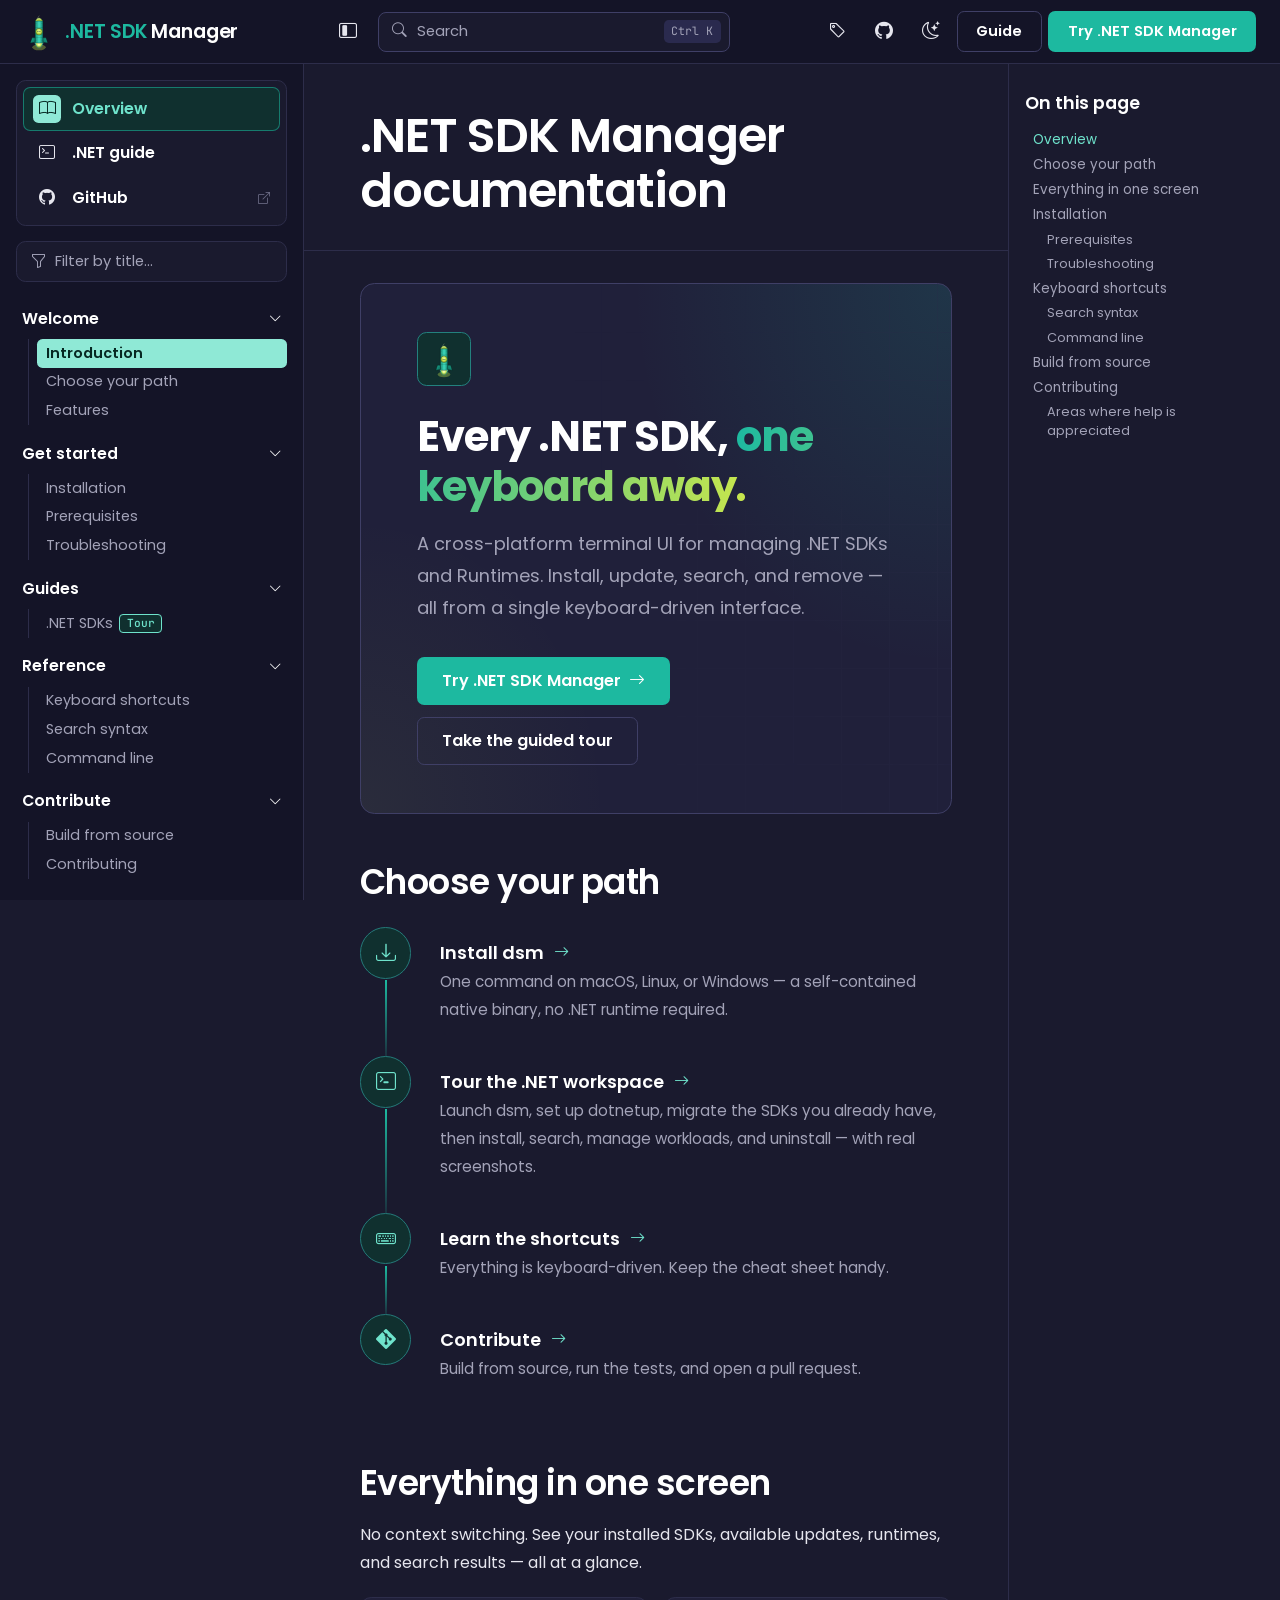
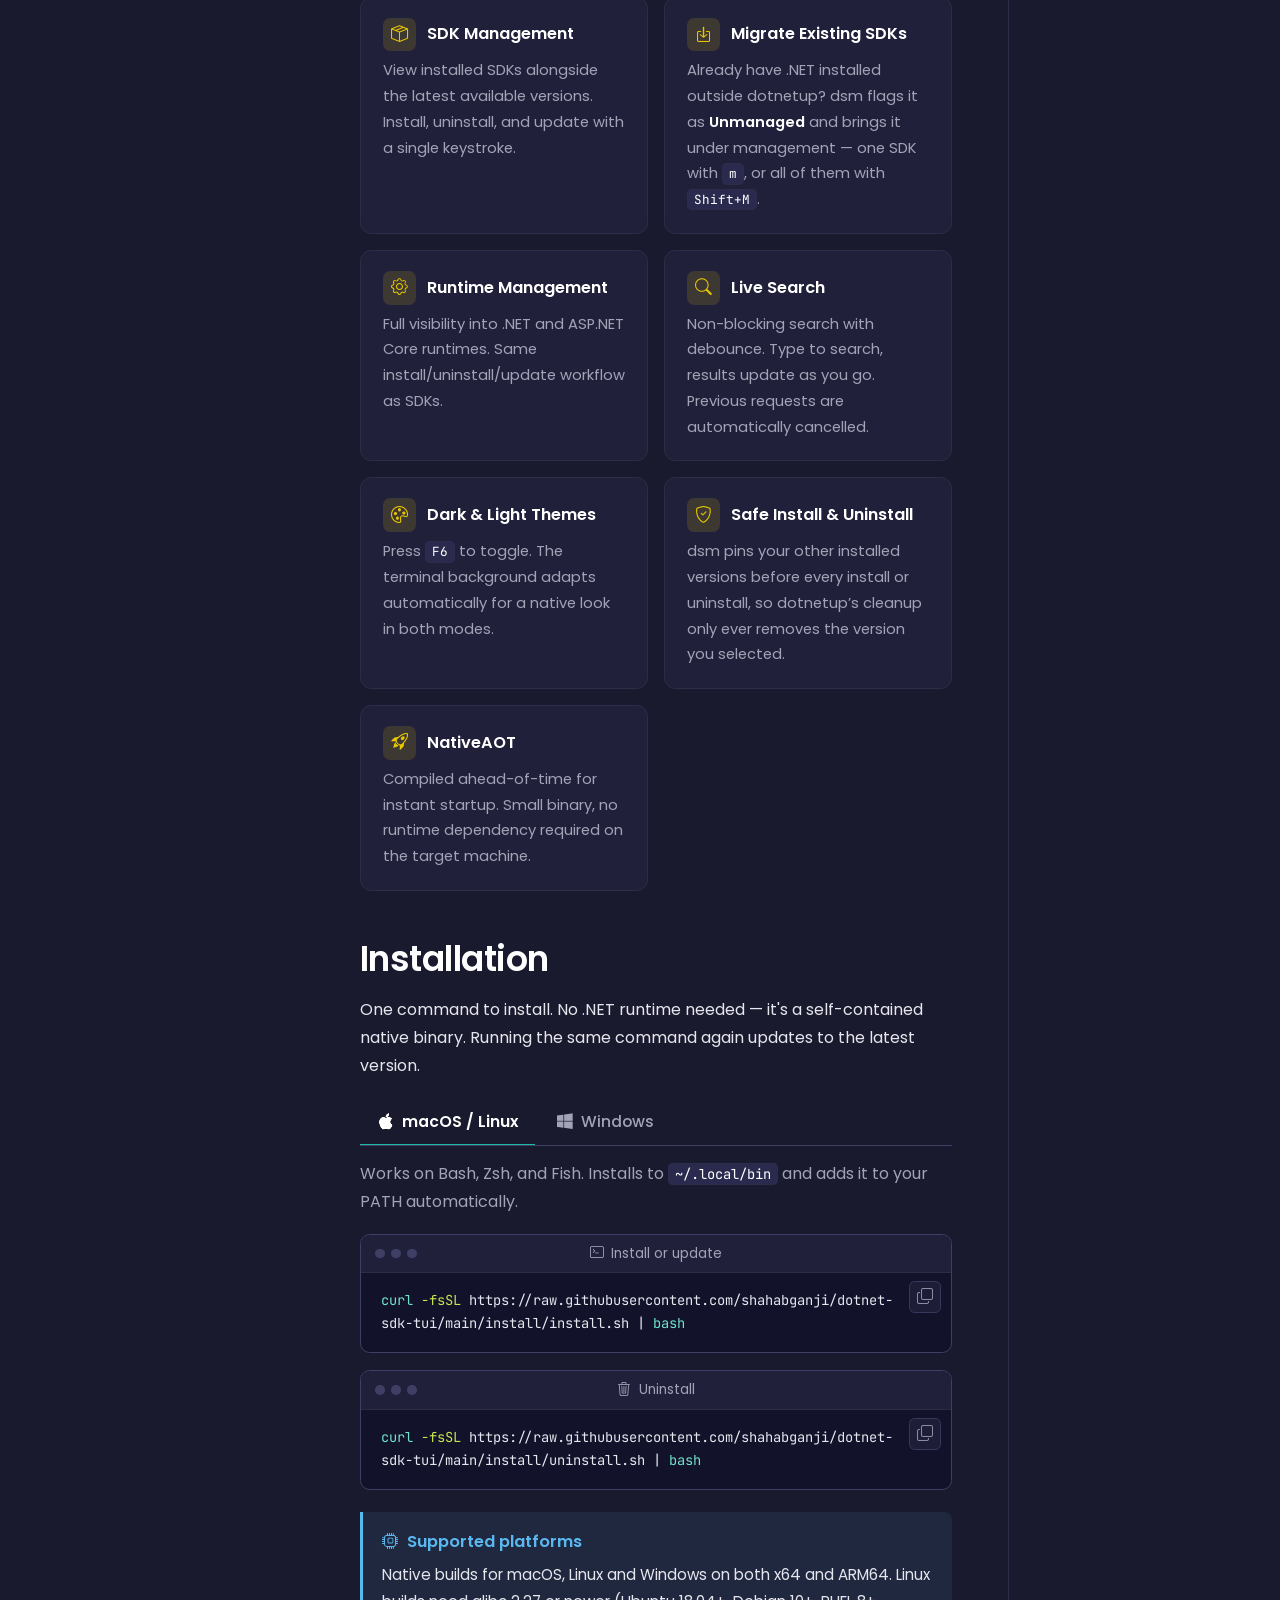
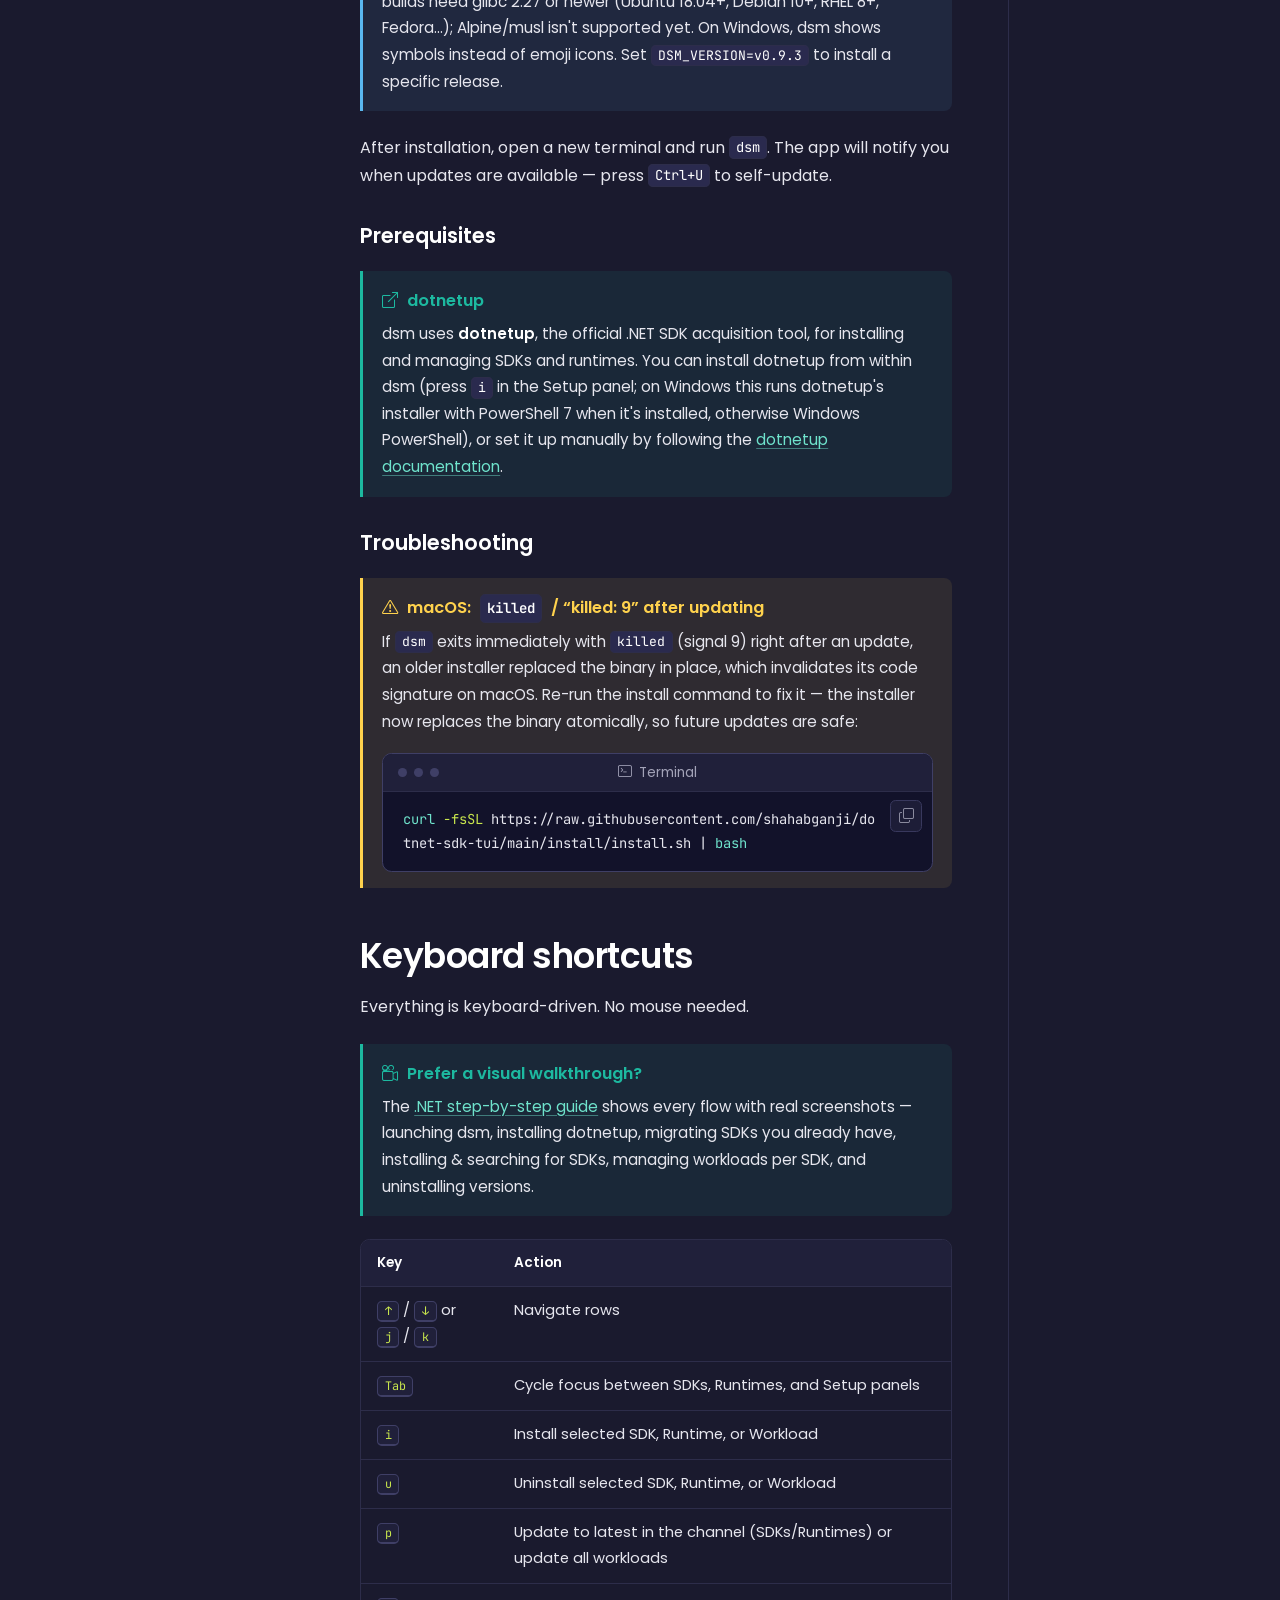
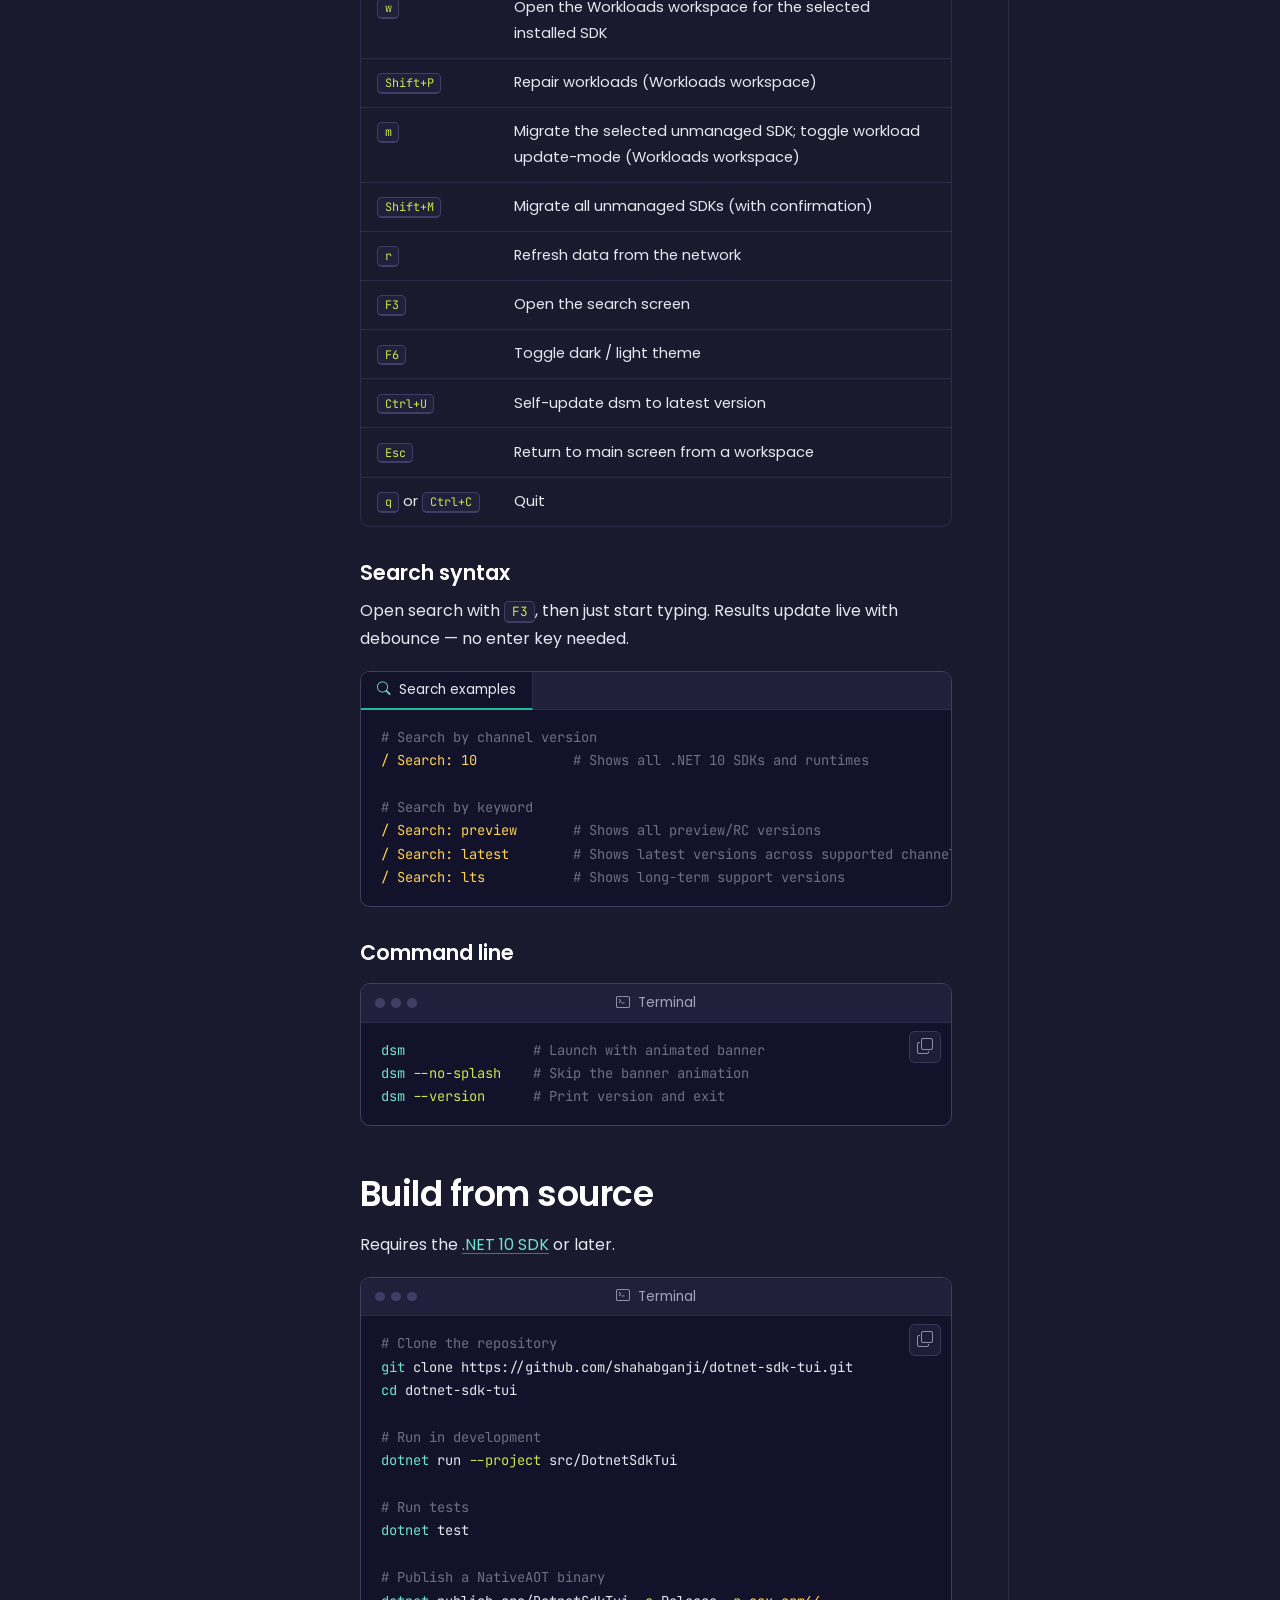
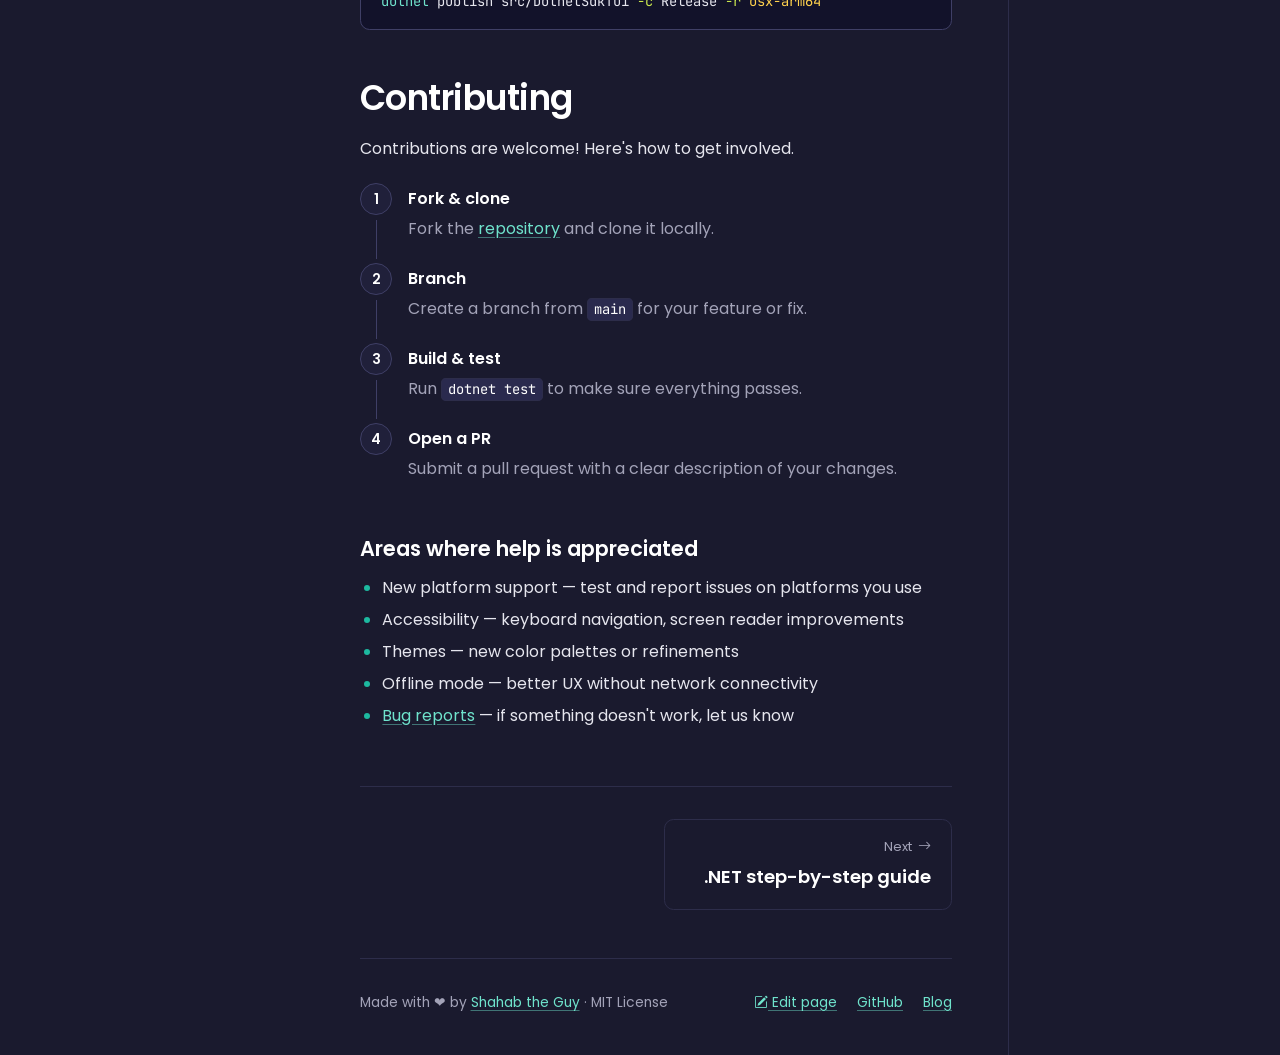
==== docs/docs.html @ 773f537d "Docs: aspire.dev-style landing page and Starlight-style docs - New marketing landing page (index.htm" ====
<!DOCTYPE html>
<html lang="en">
<head>
  <meta charset="UTF-8">
  <meta name="viewport" content="width=device-width, initial-scale=1.0">
  <title>Documentation — .NET SDK Manager</title>
  <meta name="description" content="A cross-platform terminal UI for managing .NET SDKs and Runtimes. Install, update, and remove .NET versions from a single keyboard-driven interface.">
  <script>try{var t=localStorage.getItem('theme');if(t)document.documentElement.setAttribute('data-theme',t);if(localStorage.getItem('sidebar-collapsed')==='1')document.documentElement.setAttribute('data-sidebar-collapsed','')}catch(e){}</script>
  <link rel="icon" type="image/svg+xml" href="images/mascot.svg">
  <link rel="preconnect" href="https://fonts.googleapis.com">
  <link rel="preconnect" href="https://fonts.gstatic.com" crossorigin>
  <link rel="stylesheet" href="https://fonts.googleapis.com/css2?family=JetBrains+Mono:wght@400;500;600&family=Poppins:wght@400;500;600;700&display=swap">
  <link rel="stylesheet" href="https://cdn.jsdelivr.net/npm/bootstrap-icons@1.11.3/font/bootstrap-icons.min.css">
  <link rel="stylesheet" href="assets/site.css">
</head>
<body data-page="docs">

<header class="sl-header">
  <div style="display:flex;align-items:center">
    <button class="icon-btn menu-btn" type="button" aria-label="Open navigation" aria-expanded="false"><i class="bi bi-list"></i></button>
    <a href="index.html" class="brand"><img src="images/mascot.svg" alt=""><span class="brand-text"><b>.NET SDK</b> Manager</span></a>
  </div>
  <div class="header-search">
    <button class="icon-btn sidebar-toggle" type="button" title="Toggle sidebar" aria-label="Toggle sidebar"><i class="bi bi-layout-sidebar-inset"></i></button>
    <button class="search-btn" type="button"><i class="bi bi-search"></i><span>Search</span><kbd>⌘ K</kbd></button>
  </div>
  <div class="header-actions">
    <a class="icon-btn" href="https://github.com/shahabganji/dotnet-sdk-tui/releases" target="_blank" rel="noopener" title="Releases" aria-label="Releases"><i class="bi bi-tag"></i></a>
    <a class="icon-btn" href="https://github.com/shahabganji/dotnet-sdk-tui" target="_blank" rel="noopener" title="GitHub" aria-label="GitHub"><i class="bi bi-github"></i></a>
    <button class="icon-btn theme-btn" type="button" title="Toggle dark / light theme" aria-label="Toggle theme"><i class="bi bi-moon-stars"></i><i class="bi bi-sun"></i></button>
    <a class="btn btn-outline" href="guide.html">Guide</a>
    <a class="btn btn-primary" href="#install"><span class="lbl-long">Try .NET SDK Manager</span><span class="lbl-short">Try dsm</span></a>
  </div>
</header>
<div class="sidebar-backdrop"></div>
<aside class="sl-sidebar" id="sidebar" aria-label="Site navigation"></aside>

<main class="sl-main" id="_top">
  <div class="sl-banner" hidden>
    <span>✨ <strong class="banner-version">dsm</strong> is available!</span>
    <a class="banner-link" href="https://github.com/shahabganji/dotnet-sdk-tui/releases/latest" target="_blank" rel="noopener">See what's new</a>
    <button class="banner-close" type="button" aria-label="Dismiss"><i class="bi bi-x"></i></button>
  </div>
  <details class="mobile-toc" hidden>
    <summary><span class="mt-toggle">On this page <i class="bi bi-chevron-right"></i></span><span class="mt-current">Overview</span></summary>
    <ul class="toc-list"></ul>
  </details>

  <div class="sl-page">
    <div class="sl-content-col">
      <header class="page-header">
        <h1>.NET SDK Manager documentation</h1>
      </header>

      <div class="sl-content">

        <!-- Hero -->
        <div class="hero-card" id="overview">
          <i class="bi bi-rocket-takeoff hero-deco" style="right:15%;top:14%"></i>
          <i class="bi bi-gear hero-deco" style="right:5%;top:30%;font-size:2.4rem"></i>
          <i class="bi bi-box-seam hero-deco" style="right:14%;top:52%"></i>
          <i class="bi bi-terminal hero-deco" style="right:5%;top:72%"></i>
          <div class="hero-logo"><img src="images/mascot.svg" alt="dsm mascot"></div>
          <h2>Every .NET SDK, <span class="gradient-text">one keyboard away.</span></h2>
          <p>A cross-platform terminal UI for managing .NET SDKs and Runtimes. Install, update, search, and remove — all from a single keyboard-driven interface.</p>
          <div class="hero-actions">
            <a href="#install" class="btn btn-primary btn-lg">Try .NET SDK Manager <i class="bi bi-arrow-right"></i></a>
            <a href="guide.html" class="btn btn-outline btn-lg">Take the guided tour</a>
          </div>
        </div>

        <!-- Choose your path -->
        <h2 id="paths">Choose your path</h2>
        <ul class="paths">
          <li>
            <span class="path-icon"><i class="bi bi-download"></i></span>
            <a class="card-link" href="#install">
              <span class="path-title">Install dsm <i class="bi bi-arrow-right"></i></span>
              <span class="path-desc">One command on macOS, Linux, or Windows — a self-contained native binary, no .NET runtime required.</span>
            </a>
          </li>
          <li>
            <span class="path-icon"><i class="bi bi-terminal"></i></span>
            <a class="card-link" href="guide.html">
              <span class="path-title">Tour the .NET workspace <i class="bi bi-arrow-right"></i></span>
              <span class="path-desc">Launch dsm, set up dotnetup, migrate the SDKs you already have, then install, search, manage workloads, and uninstall — with real screenshots.</span>
            </a>
          </li>
          <li class="mac-only" style="display:none">
            <span class="path-icon"><i class="bi bi-cup-hot"></i></span>
            <a class="card-link" href="guide-brew.html">
              <span class="path-title">Manage Homebrew packages <i class="bi bi-arrow-right"></i></span>
              <span class="path-desc">On macOS, browse, search, install, upgrade, and remove <code>brew</code> formulae from the same UI.</span>
            </a>
          </li>
          <li>
            <span class="path-icon"><i class="bi bi-keyboard"></i></span>
            <a class="card-link" href="#usage">
              <span class="path-title">Learn the shortcuts <i class="bi bi-arrow-right"></i></span>
              <span class="path-desc">Everything is keyboard-driven. Keep the cheat sheet handy.</span>
            </a>
          </li>
          <li>
            <span class="path-icon"><i class="bi bi-git"></i></span>
            <a class="card-link" href="#contributing">
              <span class="path-title">Contribute <i class="bi bi-arrow-right"></i></span>
              <span class="path-desc">Build from source, run the tests, and open a pull request.</span>
            </a>
          </li>
        </ul>

        <!-- Features -->
        <h2 id="features">Everything in one screen</h2>
        <p>No context switching. See your installed SDKs, available updates, runtimes, and search results — all at a glance.</p>
        <div class="card-grid">
          <div class="card">
            <div class="card-title"><i class="bi bi-box-seam"></i>SDK Management</div>
            <p>View installed SDKs alongside the latest available versions. Install, uninstall, and update with a single keystroke.</p>
          </div>
          <div class="card">
            <div class="card-title"><i class="bi bi-box-arrow-in-down"></i>Migrate Existing SDKs</div>
            <p>Already have .NET installed outside dotnetup? dsm flags it as <strong>Unmanaged</strong> and brings it under management — one SDK with <code>m</code>, or all of them with <code>Shift+M</code>.</p>
          </div>
          <div class="card">
            <div class="card-title"><i class="bi bi-gear"></i>Runtime Management</div>
            <p>Full visibility into .NET and ASP.NET Core runtimes. Same install/uninstall/update workflow as SDKs.</p>
          </div>
          <div class="card">
            <div class="card-title"><i class="bi bi-search"></i>Live Search</div>
            <p>Non-blocking search with debounce. Type to search, results update as you go. Previous requests are automatically cancelled.</p>
          </div>
          <div class="card">
            <div class="card-title"><i class="bi bi-palette"></i>Dark &amp; Light Themes</div>
            <p>Press <code>F6</code> to toggle. The terminal background adapts automatically for a native look in both modes.</p>
          </div>
          <div class="card">
            <div class="card-title"><i class="bi bi-shield-check"></i>Safe Install &amp; Uninstall</div>
            <p>dsm pins your other installed versions before every install or uninstall, so dotnetup&rsquo;s cleanup only ever removes the version you selected.</p>
          </div>
          <div class="card">
            <div class="card-title"><i class="bi bi-rocket-takeoff"></i>NativeAOT</div>
            <p>Compiled ahead-of-time for instant startup. Small binary, no runtime dependency required on the target machine.</p>
          </div>
        </div>

        <!-- Install -->
        <h2 id="install">Installation</h2>
        <p>One command to install. No .NET runtime needed — it's a self-contained native binary. Running the same command again updates to the latest version.</p>

        <div class="tabs" data-sync="os">
          <div class="tab-list" role="tablist" aria-label="Operating system">
            <button type="button" role="tab" data-os="unix"><i class="bi bi-apple"></i> macOS / Linux</button>
            <button type="button" role="tab" data-os="windows"><i class="bi bi-windows"></i> Windows</button>
          </div>
          <div class="tab-panel" role="tabpanel">
            <p class="muted">Works on Bash, Zsh, and Fish. Installs to <code>~/.local/bin</code> and adds it to your PATH automatically.</p>
            <div class="code-frame terminal">
              <div class="frame-header"><span class="frame-title"><i class="bi bi-terminal"></i> Install or update</span></div>
              <pre class="wrap"><code><span class="cmd">curl</span> <span class="flag">-fsSL</span> https://raw.githubusercontent.com/shahabganji/dotnet-sdk-tui/main/install/install.sh | <span class="cmd">bash</span></code></pre>
            </div>
            <div class="code-frame terminal">
              <div class="frame-header"><span class="frame-title"><i class="bi bi-trash3"></i> Uninstall</span></div>
              <pre class="wrap"><code><span class="cmd">curl</span> <span class="flag">-fsSL</span> https://raw.githubusercontent.com/shahabganji/dotnet-sdk-tui/main/install/uninstall.sh | <span class="cmd">bash</span></code></pre>
            </div>
          </div>
          <div class="tab-panel" role="tabpanel" hidden>
            <p class="muted">PowerShell 7+ or Windows PowerShell 5.1. Installs to <code>%LOCALAPPDATA%\dsm</code> and adds it to your user PATH.</p>
            <div class="code-frame terminal">
              <div class="frame-header"><span class="frame-title"><i class="bi bi-terminal"></i> Install or update</span></div>
              <pre class="wrap"><code><span class="cmd">irm</span> https://raw.githubusercontent.com/shahabganji/dotnet-sdk-tui/main/install/install.ps1 | <span class="cmd">iex</span></code></pre>
            </div>
            <div class="code-frame terminal">
              <div class="frame-header"><span class="frame-title"><i class="bi bi-trash3"></i> Uninstall</span></div>
              <pre class="wrap"><code><span class="cmd">irm</span> https://raw.githubusercontent.com/shahabganji/dotnet-sdk-tui/main/install/uninstall.ps1 | <span class="cmd">iex</span></code></pre>
            </div>
          </div>
        </div>

        <div class="callout note">
          <div class="ctitle"><i class="bi bi-cpu"></i> Supported platforms</div>
          <p>Native builds for macOS, Linux and Windows on both x64 and ARM64. Linux builds need glibc 2.27 or newer (Ubuntu 18.04+, Debian 10+, RHEL 8+, Fedora…); Alpine/musl isn't supported yet. On Windows, dsm shows symbols instead of emoji icons. Set <code>DSM_VERSION=v0.9.3</code> to install a specific release.</p>
        </div>

        <p>After installation, open a new terminal and run <code>dsm</code>. The app will notify you when updates are available — press <code>Ctrl+U</code> to self-update.</p>

        <h3 id="prerequisites">Prerequisites</h3>
        <div class="callout tip">
          <div class="ctitle"><i class="bi bi-box-arrow-up-right"></i> dotnetup</div>
          <p>dsm uses <strong>dotnetup</strong>, the official .NET SDK acquisition tool, for installing and managing SDKs and runtimes. You can install dotnetup from within dsm (press <code>i</code> in the Setup panel; on Windows this runs dotnetup's installer with PowerShell 7 when it's installed, otherwise Windows PowerShell), or set it up manually by following the <a href="https://github.com/dotnet/sdk/tree/release/dnup/documentation/general/dotnetup">dotnetup documentation</a>.</p>
        </div>

        <h3 id="troubleshooting">Troubleshooting</h3>
        <div class="callout caution">
          <div class="ctitle"><i class="bi bi-exclamation-triangle"></i> macOS: <code>killed</code> / “killed: 9” after updating</div>
          <p>If <code>dsm</code> exits immediately with <code>killed</code> (signal 9) right after an update, an older installer replaced the binary in place, which invalidates its code signature on macOS. Re-run the install command to fix it — the installer now replaces the binary atomically, so future updates are safe:</p>
          <div class="code-frame terminal">
            <div class="frame-header"><span class="frame-title"><i class="bi bi-terminal"></i> Terminal</span></div>
            <pre class="wrap"><code><span class="cmd">curl</span> <span class="flag">-fsSL</span> https://raw.githubusercontent.com/shahabganji/dotnet-sdk-tui/main/install/install.sh | <span class="cmd">bash</span></code></pre>
          </div>
        </div>

        <!-- Usage -->
        <h2 id="usage">Keyboard shortcuts</h2>
        <p>Everything is keyboard-driven. No mouse needed.</p>

        <div class="callout tip">
          <div class="ctitle"><i class="bi bi-camera-reels"></i> Prefer a visual walkthrough?</div>
          <p>The <a href="guide.html">.NET step-by-step guide</a> shows every flow with real screenshots — launching dsm, installing dotnetup, migrating SDKs you already have, installing &amp; searching for SDKs, managing workloads per SDK, and uninstalling versions.<span class="mac-only" style="display:none"> On macOS, the <a href="guide-brew.html">Homebrew guide</a> covers browsing, searching, installing, upgrading, and removing <code>brew</code> packages.</span></p>
        </div>

        <table>
          <thead><tr><th>Key</th><th>Action</th></tr></thead>
          <tbody>
            <tr><td><kbd>↑</kbd> / <kbd>↓</kbd> or <kbd>j</kbd> / <kbd>k</kbd></td><td>Navigate rows</td></tr>
            <tr><td><kbd>Tab</kbd></td><td>Cycle focus between SDKs, Runtimes, and Setup panels</td></tr>
            <tr><td><kbd>i</kbd></td><td>Install selected SDK, Runtime, or Workload</td></tr>
            <tr><td><kbd>u</kbd></td><td>Uninstall selected SDK, Runtime, or Workload</td></tr>
            <tr><td><kbd>p</kbd></td><td>Update to latest in the channel (SDKs/Runtimes) or update all workloads</td></tr>
            <tr><td><kbd>w</kbd></td><td>Open the Workloads workspace for the selected installed SDK</td></tr>
            <tr><td><kbd>Shift+P</kbd></td><td>Repair workloads (Workloads workspace)</td></tr>
            <tr><td><kbd>m</kbd></td><td>Migrate the selected unmanaged SDK; toggle workload update-mode (Workloads workspace)</td></tr>
            <tr><td><kbd>Shift+M</kbd></td><td>Migrate all unmanaged SDKs (with confirmation)</td></tr>
            <tr><td><kbd>r</kbd></td><td>Refresh data from the network</td></tr>
            <tr><td><kbd>F3</kbd></td><td>Open the search screen</td></tr>
            <tr><td><kbd>F6</kbd></td><td>Toggle dark / light theme</td></tr>
            <tr><td><kbd>Ctrl+U</kbd></td><td>Self-update dsm to latest version</td></tr>
            <tr><td><kbd>Esc</kbd></td><td>Return to main screen from a workspace</td></tr>
            <tr><td><kbd>q</kbd> or <kbd>Ctrl+C</kbd></td><td>Quit</td></tr>
          </tbody>
        </table>

        <h3 id="search-syntax">Search syntax</h3>
        <p>Open search with <kbd>F3</kbd>, then just start typing. Results update live with debounce — no enter key needed.</p>
        <div class="code-frame" data-nocopy>
          <div class="frame-header"><span class="frame-tab"><i class="bi bi-search"></i> Search examples</span></div>
          <pre><code><span class="comment"># Search by channel version</span>
<span class="arg">/ Search: 10</span>            <span class="comment"># Shows all .NET 10 SDKs and runtimes</span>

<span class="comment"># Search by keyword</span>
<span class="arg">/ Search: preview</span>       <span class="comment"># Shows all preview/RC versions</span>
<span class="arg">/ Search: latest</span>        <span class="comment"># Shows latest versions across supported channels</span>
<span class="arg">/ Search: lts</span>           <span class="comment"># Shows long-term support versions</span></code></pre>
        </div>

        <h3 id="cli">Command line</h3>
        <div class="code-frame terminal">
          <div class="frame-header"><span class="frame-title"><i class="bi bi-terminal"></i> Terminal</span></div>
          <pre><code><span class="cmd">dsm</span>                <span class="comment"># Launch with animated banner</span>
<span class="cmd">dsm</span> <span class="flag">--no-splash</span>    <span class="comment"># Skip the banner animation</span>
<span class="cmd">dsm</span> <span class="flag">--version</span>      <span class="comment"># Print version and exit</span></code></pre>
        </div>

        <!-- Build from source -->
        <h2 id="build">Build from source</h2>
        <p>Requires the <a href="https://dotnet.microsoft.com/download">.NET 10 SDK</a> or later.</p>
        <div class="code-frame terminal">
          <div class="frame-header"><span class="frame-title"><i class="bi bi-terminal"></i> Terminal</span></div>
          <pre><code><span class="comment"># Clone the repository</span>
<span class="cmd">git</span> clone https://github.com/shahabganji/dotnet-sdk-tui.git
<span class="cmd">cd</span> dotnet-sdk-tui

<span class="comment"># Run in development</span>
<span class="cmd">dotnet</span> run <span class="flag">--project</span> src/DotnetSdkTui

<span class="comment"># Run tests</span>
<span class="cmd">dotnet</span> test

<span class="comment"># Publish a NativeAOT binary</span>
<span class="cmd">dotnet</span> publish src/DotnetSdkTui <span class="flag">-c</span> Release <span class="flag">-r</span> <span class="arg">osx-arm64</span></code></pre>
        </div>

        <!-- Contributing -->
        <h2 id="contributing">Contributing</h2>
        <p>Contributions are welcome! Here's how to get involved.</p>
        <ol class="mini-steps">
          <li><span class="ms-title">Fork &amp; clone</span><p>Fork the <a href="https://github.com/shahabganji/dotnet-sdk-tui">repository</a> and clone it locally.</p></li>
          <li><span class="ms-title">Branch</span><p>Create a branch from <code>main</code> for your feature or fix.</p></li>
          <li><span class="ms-title">Build &amp; test</span><p>Run <code>dotnet test</code> to make sure everything passes.</p></li>
          <li><span class="ms-title">Open a PR</span><p>Submit a pull request with a clear description of your changes.</p></li>
        </ol>

        <h3 id="help-wanted">Areas where help is appreciated</h3>
        <ul>
          <li>New platform support — test and report issues on platforms you use</li>
          <li>Accessibility — keyboard navigation, screen reader improvements</li>
          <li>Themes — new color palettes or refinements</li>
          <li>Offline mode — better UX without network connectivity</li>
          <li><a href="https://github.com/shahabganji/dotnet-sdk-tui/issues">Bug reports</a> — if something doesn't work, let us know</li>
        </ul>

        <nav class="pager" aria-label="Pagination">
          <a class="next" href="guide.html"><span class="pager-label">Next <i class="bi bi-arrow-right"></i></span>.NET step-by-step guide</a>
        </nav>

        <footer class="sl-footer">
          <span>Made with ❤ by <a href="https://shahab-the-guy.dev">Shahab the Guy</a> · MIT License</span>
          <span class="footer-links">
            <a href="https://github.com/shahabganji/dotnet-sdk-tui/edit/main/docs/docs.html" target="_blank" rel="noopener"><i class="bi bi-pencil-square"></i> Edit page</a>
            <a href="https://github.com/shahabganji/dotnet-sdk-tui">GitHub</a>
            <a href="https://shahab-the-guy.dev">Blog</a>
          </span>
        </footer>
      </div>
    </div>

    <aside class="sl-toc" aria-label="On this page">
      <div class="sl-toc-inner">
        <h2>On this page</h2>
        <ul class="toc-list"></ul>
      </div>
    </aside>
  </div>
</main>

<div class="search-dialog" id="search-dialog" role="dialog" aria-modal="true" aria-label="Search docs" hidden>
  <div class="search-panel">
    <label class="search-input-row"><i class="bi bi-search"></i><input type="search" placeholder="Search docs…" aria-label="Search docs"><kbd>Esc</kbd></label>
    <ul class="search-results"></ul>
    <div class="search-foot"><span><kbd>↑</kbd> <kbd>↓</kbd> navigate</span><span><kbd>↵</kbd> open</span><span><kbd>Esc</kbd> close</span></div>
  </div>
</div>

<script src="assets/site.js"></script>
</body>
</html>
---- docs/assets/site.css ----
/*
  .NET SDK Manager docs — shared stylesheet.
  Layout and components follow the Starlight docs look (header + topic sidebar +
  "On this page" TOC), themed with the dsm brand palette (teal + lime on navy).
*/

/* ── Tokens ─────────────────────────────────────────── */
:root {
  --font: 'Poppins', -apple-system, BlinkMacSystemFont, 'Segoe UI', system-ui, sans-serif;
  --mono: 'JetBrains Mono', 'Cascadia Code', 'SF Mono', 'Fira Code', ui-monospace, monospace;

  --header-h: 4rem;
  --sidebar-w: 19rem;
  --toc-w: 17rem;
  --content-max: 58rem;

  --bg: #1A1A2E;            /* content */
  --bg-nav: #141427;        /* header + sidebar */
  --bg-surface: #20203a;    /* cards, frames */
  --bg-card: #2a2a4e;       /* raised / hover */
  --bg-code: #12122a;
  --text: #E6E6EE;
  --text-strong: #FFFFFF;
  --text-muted: #A3A3B8;
  --text-dim: #6E6E88;
  --border: #2D2D4A;
  --border-strong: #3F3F66;

  --accent: #1DB9A0;
  --accent-dark: #148F7B;
  --accent-high: #6FE3CC;   /* accent text on dark */
  --accent-low: #10302F;    /* tinted backgrounds */
  --accent-bg: #8FE9D6;     /* active sidebar pill */
  --accent-on: #062822;     /* text on accent-bg */
  --lime: #C8E64D;
  --gold: #FFD24D;
  --red: #FF6B6B;
  --green: #4ADE80;
  --blue: #5AB8F0;
  --icon: #E8C700;

  --banner-bg: #C7F3EA;
  --banner-text: #062822;

  --shadow: 0 10px 40px rgba(0, 0, 0, 0.45);
  color-scheme: dark;
}

[data-theme="light"] {
  --bg: #F7F4EE;
  --bg-nav: #EFEBE2;
  --bg-surface: #FFFFFF;
  --bg-card: #E8E4DB;
  --bg-code: #F1EEE7;
  --text: #24242E;
  --text-strong: #0E0E16;
  --text-muted: #5C5C6E;
  --text-dim: #8E8E9E;
  --border: #DDD8CD;
  --border-strong: #C5BFB2;

  --accent: #0E8C76;
  --accent-dark: #0A6B5A;
  --accent-high: #0A6B5A;
  --accent-low: #DDF3EE;
  --accent-bg: #0E8C76;
  --accent-on: #FFFFFF;
  --lime: #5C7A12;
  --gold: #A15C00;
  --red: #B91C1C;
  --green: #15803D;
  --blue: #0369A1;
  --icon: #8C7500;

  --banner-bg: #0E8C76;
  --banner-text: #FFFFFF;

  --shadow: 0 10px 40px rgba(40, 30, 10, 0.15);
  color-scheme: light;
}

/* ── Base ───────────────────────────────────────────── */
*, *::before, *::after { box-sizing: border-box; }
* { margin: 0; padding: 0; }

html {
  scroll-behavior: smooth;
  scroll-padding-top: calc(var(--header-h) + 1.5rem);
  -webkit-text-size-adjust: 100%;
}

body {
  font-family: var(--font);
  background: var(--bg);
  color: var(--text);
  line-height: 1.75;
  font-size: 1rem;
  -webkit-font-smoothing: antialiased;
}

a { color: var(--accent-high); }
img { max-width: 100%; }
button { font: inherit; color: inherit; }
:focus-visible { outline: 2px solid var(--accent); outline-offset: 2px; border-radius: 4px; }

code, kbd, pre { font-family: var(--mono); }

/* ── Header ─────────────────────────────────────────── */
.sl-header {
  position: fixed;
  inset: 0 0 auto 0;
  height: var(--header-h);
  z-index: 50;
  display: grid;
  grid-template-columns: var(--sidebar-w) minmax(0, 1fr) auto;
  align-items: center;
  background: var(--bg-nav);
  border-bottom: 1px solid var(--border);
}

.brand {
  display: flex;
  align-items: center;
  gap: 0.7rem;
  padding: 0 1.5rem;
  text-decoration: none;
  color: var(--text-strong);
  font-weight: 600;
  font-size: 1.2rem;
  white-space: nowrap;
  letter-spacing: -0.01em;
}
.brand img { width: 30px; height: 38px; object-fit: contain; }
.brand b { color: var(--accent); font-weight: 600; }

.header-search {
  display: flex;
  align-items: center;
  gap: 0.6rem;
  padding: 0 1.5rem;
  min-width: 0;
}

.search-btn {
  display: flex;
  align-items: center;
  gap: 0.6rem;
  width: 100%;
  max-width: 22rem;
  height: 2.5rem;
  padding: 0 0.5rem 0 0.85rem;
  background: var(--bg);
  border: 1px solid var(--border-strong);
  border-radius: 0.5rem;
  color: var(--text-muted);
  cursor: pointer;
  font-size: 0.92rem;
  transition: border-color 0.15s, color 0.15s;
}
.search-btn:hover { border-color: var(--accent); color: var(--text); }
.search-btn span { flex: 1; text-align: left; }
.search-btn kbd {
  font-size: 0.72rem;
  padding: 0.1rem 0.45rem;
  border-radius: 0.3rem;
  background: var(--bg-card);
  color: var(--text-muted);
  border: none;
}

.header-actions {
  display: flex;
  align-items: center;
  gap: 0.4rem;
  padding: 0 1.5rem 0 0.5rem;
}

.icon-btn {
  display: inline-grid;
  place-items: center;
  width: 2.5rem;
  height: 2.5rem;
  border-radius: 0.5rem;
  border: 1px solid transparent;
  background: transparent;
  color: var(--text);
  cursor: pointer;
  font-size: 1.1rem;
  text-decoration: none;
  transition: background 0.15s, color 0.15s, border-color 0.15s;
}
.icon-btn:hover { background: var(--bg-card); color: var(--accent-high); }

.menu-btn { display: none; }

[data-theme="light"] .theme-btn .bi-moon-stars { display: none; }
html:not([data-theme="light"]) .theme-btn .bi-sun { display: none; }

/* ── Buttons ────────────────────────────────────────── */
.btn {
  display: inline-flex;
  align-items: center;
  gap: 0.5rem;
  height: 2.6rem;
  padding: 0 1.15rem;
  border-radius: 0.45rem;
  font-weight: 600;
  font-size: 0.92rem;
  text-decoration: none;
  white-space: nowrap;
  cursor: pointer;
  border: 1px solid transparent;
  transition: background 0.15s, border-color 0.15s, color 0.15s, transform 0.15s;
}
.btn-primary { background: var(--accent); color: #fff; }
.btn-primary:hover { background: var(--accent-dark); }
.btn-outline { border-color: var(--border-strong); color: var(--text-strong); background: transparent; }
.btn-outline:hover { border-color: var(--accent); color: var(--accent-high); }
.btn-lg { height: 3rem; padding: 0 1.5rem; font-size: 1rem; }
.lbl-short { display: none; }
.btn .bi-arrow-right { transition: transform 0.15s; }
.btn:hover .bi-arrow-right { transform: translateX(3px); }

/* ── Layout ─────────────────────────────────────────── */
.sl-sidebar {
  position: fixed;
  top: var(--header-h);
  bottom: 0;
  left: 0;
  width: var(--sidebar-w);
  overflow-y: auto;
  overscroll-behavior: contain;
  background: var(--bg-nav);
  border-right: 1px solid var(--border);
  padding: 1rem 1rem 2rem;
  z-index: 40;
  scrollbar-width: thin;
  scrollbar-color: var(--border-strong) transparent;
}

.sl-main {
  margin-left: var(--sidebar-w);
  padding-top: var(--header-h);
  min-height: 100vh;
}

[data-sidebar-collapsed] .sl-sidebar { transform: translateX(-100%); visibility: hidden; }
[data-sidebar-collapsed] .sl-main { margin-left: 0; }
.sl-sidebar, .sl-main { transition: transform 0.2s ease, margin-left 0.2s ease, visibility 0.2s; }

.sl-page {
  display: grid;
  grid-template-columns: minmax(0, 1fr);
}
.sl-content-col { min-width: 0; }

.sl-toc { display: none; }

@media (min-width: 78rem) {
  .sl-page { grid-template-columns: minmax(0, 1fr) var(--toc-w); }
  .sl-toc { display: block; border-left: 1px solid var(--border); }
  .mobile-toc { display: none !important; }
}

/* ── Announcement banner ────────────────────────────── */
.sl-banner {
  display: flex;
  align-items: center;
  justify-content: center;
  gap: 0.75rem;
  padding: 0.7rem 3rem;
  background: var(--banner-bg);
  color: var(--banner-text);
  font-size: 0.88rem;
  position: relative;
  text-align: center;
}
.sl-banner[hidden] { display: none; }
.sl-banner strong { font-weight: 600; }
.sl-banner a { color: inherit; text-underline-offset: 3px; }
.sl-banner .banner-close {
  position: absolute;
  right: 1rem;
  top: 50%;
  transform: translateY(-50%);
  background: none;
  border: none;
  color: inherit;
  cursor: pointer;
  font-size: 1.2rem;
  opacity: 0.7;
}
.sl-banner .banner-close:hover { opacity: 1; }

/* ── Sidebar contents ───────────────────────────────── */
.topics {
  list-style: none;
  border: 1px solid var(--border);
  border-radius: 0.6rem;
  padding: 0.35rem;
  margin-bottom: 0.9rem;
  background: var(--bg);
}
.topics a {
  display: flex;
  align-items: center;
  gap: 0.7rem;
  padding: 0.45rem 0.6rem;
  border-radius: 0.45rem;
  border: 1px solid transparent;
  color: var(--text-strong);
  font-weight: 600;
  font-size: 0.98rem;
  text-decoration: none;
  transition: background 0.15s, border-color 0.15s;
}
.topics a:hover { background: var(--bg-card); }
.topics .topic-icon {
  display: inline-grid;
  place-items: center;
  width: 1.75rem;
  height: 1.75rem;
  border-radius: 0.35rem;
  font-size: 1rem;
  color: var(--text);
}
.topics .ext { margin-left: auto; font-size: 0.75rem; color: var(--text-dim); }
.topics a[aria-current="page"] {
  background: var(--accent-low);
  border-color: color-mix(in srgb, var(--accent) 55%, transparent);
  color: var(--accent-high);
}
.topics a[aria-current="page"] .topic-icon { background: var(--accent-bg); color: var(--accent-on); }

.sidebar-filter {
  display: flex;
  align-items: center;
  gap: 0.6rem;
  border: 1px solid var(--border);
  border-radius: 0.6rem;
  padding: 0 0.8rem;
  height: 2.6rem;
  background: var(--bg);
  margin-bottom: 1.1rem;
  color: var(--text-muted);
}
.sidebar-filter:focus-within { border-color: var(--accent); }
.sidebar-filter input {
  flex: 1;
  min-width: 0;
  border: none;
  outline: none;
  background: transparent;
  color: var(--text);
  font: inherit;
  font-size: 0.92rem;
}
.sidebar-filter input::placeholder { color: var(--text-muted); }

.nav-group { margin-bottom: 0.35rem; }
.nav-group > summary {
  list-style: none;
  display: flex;
  align-items: center;
  justify-content: space-between;
  padding: 0.3rem 0.4rem;
  cursor: pointer;
  color: var(--text-strong);
  font-weight: 600;
  font-size: 0.98rem;
  border-radius: 0.35rem;
}
.nav-group > summary::-webkit-details-marker { display: none; }
.nav-group > summary:hover { color: var(--accent-high); }
.nav-group > summary .bi { font-size: 0.8rem; transition: transform 0.2s; }
.nav-group[open] > summary .bi { transform: rotate(90deg); }

.nav-items {
  list-style: none;
  margin: 0.15rem 0 0.6rem 0.75rem;
  padding-left: 0.5rem;
  border-left: 1px solid var(--border);
}
.nav-items a {
  display: flex;
  align-items: center;
  gap: 0.4rem;
  padding: 0.22rem 0.55rem;
  border-radius: 0.35rem;
  color: var(--text-muted);
  font-size: 0.9rem;
  line-height: 1.5;
  text-decoration: none;
  transition: color 0.15s, background 0.15s;
}
.nav-items a:hover { color: var(--text-strong); }
.nav-items a[aria-current="true"] {
  background: var(--accent-bg);
  color: var(--accent-on);
  font-weight: 600;
}
.nav-empty { color: var(--text-dim); font-size: 0.88rem; padding: 0.5rem; }

.badge {
  display: inline-block;
  font-family: var(--mono);
  font-size: 0.7rem;
  line-height: 1.3;
  padding: 0.05rem 0.4rem;
  border-radius: 0.25rem;
  border: 1px solid currentColor;
  font-weight: 500;
  white-space: nowrap;
}
.badge.tip { color: var(--accent-high); background: var(--accent-low); }
.badge.note { color: var(--lime); background: color-mix(in srgb, var(--lime) 12%, transparent); }
.nav-items a[aria-current="true"] .badge { color: var(--accent-on); background: transparent; }

/* ── Page header ────────────────────────────────────── */
.page-header {
  border-bottom: 1px solid var(--border);
  padding: 2.75rem 3.5rem 2rem;
  /* line the title up with the centred content column below it */
  padding-inline: max(3.5rem, calc((100% - var(--content-max)) / 2));
}
.page-header h1 {
  font-size: clamp(2rem, 1.4rem + 2vw, 3rem);
  font-weight: 600;
  line-height: 1.15;
  letter-spacing: -0.02em;
  color: var(--text-strong);
}
.page-header h1 .accent, .gradient-text {
  background: linear-gradient(90deg, var(--accent) 0%, var(--lime) 100%);
  -webkit-background-clip: text;
  background-clip: text;
  color: transparent;
}
.page-actions { display: flex; flex-wrap: wrap; gap: 0.5rem; margin-top: 1.25rem; }
.page-actions .btn { height: 2.2rem; padding: 0 0.8rem; font-size: 0.85rem; font-weight: 500; }

/* ── Mobile "On this page" ──────────────────────────── */
.mobile-toc {
  position: sticky;
  top: var(--header-h);
  z-index: 30;
  background: var(--bg-nav);
  border-bottom: 1px solid var(--border);
  padding: 0.55rem 3.5rem;
  padding-inline: max(3.5rem, calc((100% - var(--content-max)) / 2));
  font-size: 0.85rem;
}
.mobile-toc[hidden] { display: none; }
@media (max-width: 77.99rem) {
  html:has(.mobile-toc:not([hidden])) { scroll-padding-top: calc(var(--header-h) + 4.5rem); }
}
.mobile-toc summary {
  list-style: none;
  display: flex;
  align-items: center;
  gap: 0.8rem;
  cursor: pointer;
}
.mobile-toc summary::-webkit-details-marker { display: none; }
.mobile-toc .mt-toggle {
  display: inline-flex;
  align-items: center;
  gap: 0.5rem;
  border: 1px solid var(--border-strong);
  border-radius: 0.4rem;
  padding: 0.2rem 0.7rem;
  color: var(--text);
}
.mobile-toc .mt-toggle .bi { font-size: 0.7rem; transition: transform 0.2s; }
.mobile-toc[open] .mt-toggle .bi { transform: rotate(90deg); }
.mobile-toc .mt-current { color: var(--text-muted); overflow: hidden; text-overflow: ellipsis; white-space: nowrap; }
.mobile-toc .toc-list {
  margin-top: 0.6rem;
  max-height: 60vh;
  overflow-y: auto;
  border: 1px solid var(--border);
  border-radius: 0.5rem;
  background: var(--bg);
  padding: 0.5rem;
}

/* ── Right TOC ──────────────────────────────────────── */
.sl-toc-inner {
  position: sticky;
  top: var(--header-h);
  max-height: calc(100vh - var(--header-h));
  overflow-y: auto;
  padding: 1.5rem 1rem 2rem;
  scrollbar-width: thin;
}
.sl-toc h2 {
  font-size: 1.1rem;
  font-weight: 600;
  color: var(--text-strong);
  margin-bottom: 0.5rem;
}
.toc-list { list-style: none; }
.toc-list a {
  display: block;
  padding: 0.18rem 0.5rem;
  color: var(--text-muted);
  font-size: 0.84rem;
  line-height: 1.45;
  text-decoration: none;
  border-radius: 0.3rem;
}
.toc-list a:hover { color: var(--text-strong); }
.toc-list a.depth-3 { padding-left: 1.4rem; font-size: 0.8rem; }
.toc-list a[aria-current="true"] { color: var(--accent-high); }

/* ── Content ────────────────────────────────────────── */
.sl-content {
  padding: 2rem 3.5rem 0;
  max-width: calc(var(--content-max) + 7rem);
  margin-inline: auto;
}

.breadcrumbs {
  display: flex;
  flex-wrap: wrap;
  align-items: center;
  gap: 0.5rem;
  font-size: 0.9rem;
  color: var(--text-muted);
  margin-bottom: 1.5rem;
  list-style: none;
}
.breadcrumbs a { color: var(--text-muted); text-decoration: none; }
.breadcrumbs a:hover { color: var(--accent-high); }
.breadcrumbs li + li::before { content: '/'; margin-right: 0.5rem; color: var(--text-dim); }
.breadcrumbs li:last-child { color: var(--text-strong); font-weight: 600; }

.sl-content > p, .sl-content section > p, .step > p { margin-bottom: 1rem; }
.sl-content .lead { font-size: 1.05rem; color: var(--text); margin-bottom: 1.25rem; }

.sl-content h2 {
  font-size: clamp(1.6rem, 1.2rem + 1.2vw, 2.2rem);
  font-weight: 600;
  line-height: 1.2;
  letter-spacing: -0.015em;
  color: var(--text-strong);
  margin: 3rem 0 1rem;
}
.sl-content h3 {
  font-size: 1.3rem;
  font-weight: 600;
  line-height: 1.3;
  color: var(--text-strong);
  margin: 2rem 0 0.7rem;
}
.sl-content h2 a.anchor, .sl-content h3 a.anchor {
  margin-left: 0.4rem;
  color: var(--text-dim);
  text-decoration: none;
  font-size: 0.7em;
  opacity: 0;
  transition: opacity 0.15s;
}
.sl-content h2:hover a.anchor, .sl-content h3:hover a.anchor { opacity: 1; }

.sl-content a:not(.btn):not(.anchor):not(.card-link):not(.ilink):not(.pager a):not(.breadcrumbs a) {
  color: var(--accent-high);
  text-decoration: underline;
  text-decoration-color: color-mix(in srgb, var(--accent-high) 45%, transparent);
  text-underline-offset: 3px;
}
.sl-content a:not(.btn):hover { text-decoration-color: currentColor; }

.sl-content ul, .sl-content ol:not(.steps):not(.breadcrumbs) {
  padding-left: 1.4rem;
  margin-bottom: 1rem;
}
.sl-content li { margin: 0.25rem 0; }
.sl-content li::marker { color: var(--accent); }
.sl-content strong { color: var(--text-strong); font-weight: 600; }

.sl-content :not(pre) > code {
  background: var(--bg-card);
  border: 1px solid var(--border);
  padding: 0.08rem 0.38rem;
  border-radius: 0.3rem;
  font-size: 0.86em;
  color: var(--text-strong);
}

kbd {
  font-size: 0.8em;
  background: var(--bg-surface);
  border: 1px solid var(--border-strong);
  border-bottom-width: 2px;
  border-radius: 0.3rem;
  padding: 0.05rem 0.42rem;
  color: var(--lime);
  white-space: nowrap;
}

/* ── Tables ─────────────────────────────────────────── */
.table-wrap { overflow-x: auto; margin: 1.25rem 0; border: 1px solid var(--border); border-radius: 0.6rem; }
table { width: 100%; border-collapse: collapse; font-size: 0.92rem; }
th, td { text-align: left; padding: 0.7rem 1rem; border-bottom: 1px solid var(--border); vertical-align: top; }
tr:last-child td { border-bottom: none; }
th {
  background: var(--bg-surface);
  color: var(--text-strong);
  font-weight: 600;
  font-size: 0.85rem;
}
tbody tr:hover { background: color-mix(in srgb, var(--bg-card) 40%, transparent); }

/* ── Figures ────────────────────────────────────────── */
figure { margin: 1.5rem 0; }
figure img {
  width: 100%;
  display: block;
  border: 1px solid var(--border-strong);
  border-radius: 0.6rem;
  background: #1d1d1d;
  box-shadow: var(--shadow);
}
figure.banner img { max-width: 520px; }
figcaption {
  color: var(--text-muted);
  font-size: 0.84rem;
  text-align: center;
  margin-top: 0.75rem;
}

/* ── Code frames (Expressive Code look) ─────────────── */
.code-frame {
  position: relative;
  margin: 1.1rem 0;
  border: 1px solid var(--border-strong);
  border-radius: 0.6rem;
  background: var(--bg-code);
  overflow: hidden;
}
.frame-header {
  display: flex;
  align-items: center;
  min-height: 2.4rem;
  background: var(--bg-surface);
  border-bottom: 1px solid var(--border);
  font-size: 0.85rem;
  color: var(--text);
}
.frame-header .frame-tab {
  display: inline-flex;
  align-items: center;
  gap: 0.5rem;
  align-self: stretch;
  padding: 0 1rem;
  border-right: 1px solid var(--border);
  background: var(--bg-code);
  border-bottom: 2px solid var(--accent);
  margin-bottom: -1px;
}
.frame-header .frame-tab .bi { color: var(--accent-high); }
.code-frame.terminal .frame-header { justify-content: center; position: relative; }
.code-frame.terminal .frame-header::before {
  content: '';
  position: absolute;
  left: 0.9rem;
  top: 50%;
  width: 0.6rem;
  height: 0.6rem;
  margin-top: -0.3rem;
  border-radius: 50%;
  background: var(--border-strong);
  box-shadow: 1rem 0 0 var(--border-strong), 2rem 0 0 var(--border-strong);
}
.code-frame.terminal .frame-title { display: inline-flex; align-items: center; gap: 0.45rem; color: var(--text-muted); }
.code-frame pre {
  margin: 0;
  padding: 1rem 3.5rem 1rem 1.25rem;
  overflow-x: auto;
  font-size: 0.86rem;
  line-height: 1.7;
  color: var(--text);
  background: transparent;
  border: none;
}
.code-frame pre.wrap { white-space: pre-wrap; word-break: break-all; }
pre .comment { color: var(--text-dim); }
pre .cmd { color: var(--accent-high); }
pre .flag { color: var(--lime); }
pre .arg { color: var(--gold); }

.copy-btn {
  position: absolute;
  right: 0.6rem;
  bottom: 0.6rem;
  width: 2rem;
  height: 2rem;
  display: grid;
  place-items: center;
  border-radius: 0.35rem;
  border: 1px solid var(--border-strong);
  background: var(--bg-surface);
  color: var(--text-muted);
  cursor: pointer;
  opacity: 0.85;
  transition: opacity 0.15s, color 0.15s, border-color 0.15s;
}
.code-frame:not(:has(.frame-header)) .copy-btn { top: 0.6rem; bottom: auto; }
.code-frame:has(.frame-header) .copy-btn { top: calc(2.4rem + 0.5rem); bottom: auto; }
.copy-btn:hover { opacity: 1; color: var(--accent-high); border-color: var(--accent); }
.copy-btn.copied { color: var(--green); border-color: var(--green); }

/* ── Tabs ───────────────────────────────────────────── */
.tabs { margin: 1.25rem 0; }
.tab-list {
  display: flex;
  gap: 0.25rem;
  border-bottom: 1px solid var(--border-strong);
  overflow-x: auto;
}
.tab-list button {
  background: none;
  border: none;
  border-bottom: 2px solid transparent;
  margin-bottom: -1px;
  padding: 0.5rem 1.1rem;
  color: var(--text-muted);
  font-weight: 500;
  font-size: 0.98rem;
  cursor: pointer;
  display: inline-flex;
  align-items: center;
  gap: 0.5rem;
  white-space: nowrap;
}
.tab-list button:hover { color: var(--text-strong); }
.tab-list button[aria-selected="true"] {
  color: var(--text-strong);
  font-weight: 600;
  border-bottom-color: var(--accent);
}
.tab-panel { padding-top: 0.9rem; }
.tab-panel[hidden] { display: none; }

/* ── Asides / callouts ──────────────────────────────── */
.callout {
  --c: var(--accent);
  margin: 1.4rem 0;
  padding: 1rem 1.2rem;
  border-left: 3px solid var(--c);
  border-radius: 0 0.5rem 0.5rem 0;
  background: color-mix(in srgb, var(--c) 9%, var(--bg));
  font-size: 0.95rem;
}
.callout .ctitle {
  display: flex;
  align-items: center;
  gap: 0.55rem;
  color: var(--c);
  font-weight: 600;
  font-size: 1.02rem;
  margin-bottom: 0.35rem;
}
[data-theme="light"] .callout .ctitle { filter: brightness(0.85); }
.callout p { margin: 0; color: var(--text); }
.callout p + p { margin-top: 0.5rem; }
.callout .code-frame { margin-bottom: 0; }
.callout.tip { --c: var(--accent); }
.callout.note { --c: var(--blue); }
.callout.warn, .callout.caution { --c: var(--gold); }
.callout.danger { --c: var(--red); }

/* Prominent "start here" aside */
.spotlight {
  position: relative;
  margin: 0 0 2.5rem;
  padding: 1.4rem 1.6rem;
  border: 1px solid color-mix(in srgb, var(--accent) 50%, var(--border));
  border-radius: 0.75rem;
  background:
    radial-gradient(120% 140% at 100% 0%, color-mix(in srgb, var(--lime) 10%, transparent) 0%, transparent 55%),
    linear-gradient(135deg, color-mix(in srgb, var(--accent) 14%, var(--bg-surface)) 0%, var(--bg-surface) 70%);
}
.spotlight .stitle {
  display: flex;
  align-items: center;
  gap: 0.6rem;
  color: var(--text-strong);
  font-weight: 600;
  font-size: 1.2rem;
  margin-bottom: 0.4rem;
}
.spotlight .stitle .bi { color: var(--lime); }
.spotlight p { margin: 0; color: var(--text-muted); }

/* Card with a heading (legends etc.) */
.legend {
  border: 1px solid var(--border);
  border-radius: 0.75rem;
  background: var(--bg-surface);
  padding: 1.4rem 1.6rem;
  margin: 0 0 2.5rem;
}
.sl-content .legend h2 {
  font-size: 1.15rem;
  margin: 0 0 1rem;
  letter-spacing: 0;
}
.legend-grid { display: grid; grid-template-columns: repeat(2, minmax(0, 1fr)); gap: 0.8rem 1.5rem; }
.legend-item { display: flex; align-items: center; gap: 0.8rem; font-size: 0.93rem; }
.legend-item .emoji { font-size: 1.4rem; line-height: 1; flex: 0 0 auto; }
.legend-item .label { color: var(--text-strong); font-weight: 600; }
.legend-item .desc { color: var(--text-muted); }
.legend .note { color: var(--text-muted); font-size: 0.84rem; margin-top: 1rem; }

/* "Inspired by" link banner */
.inspired {
  display: flex;
  align-items: center;
  gap: 1rem;
  border: 1px solid color-mix(in srgb, var(--accent) 40%, var(--border));
  border-radius: 0.75rem;
  background: linear-gradient(135deg, color-mix(in srgb, var(--accent) 12%, var(--bg-surface)), var(--bg-surface));
  padding: 1rem 1.25rem;
  margin: 1.4rem 0;
}
.inspired .ispark { font-size: 1.6rem; line-height: 1; flex-shrink: 0; }
.inspired .ibody { flex: 1; }
.inspired .ititle { color: var(--text-strong); font-weight: 600; margin-bottom: 0.15rem; }
.inspired .ibody p { margin: 0; color: var(--text-muted); font-size: 0.92rem; }
.sl-content .inspired a.ilink {
  flex-shrink: 0;
  display: inline-flex;
  align-items: center;
  gap: 0.45rem;
  color: var(--text-strong);
  font-weight: 600;
  font-size: 0.9rem;
  text-decoration: none;
  border: 1px solid var(--border-strong);
  border-radius: 0.45rem;
  padding: 0.45rem 0.9rem;
  white-space: nowrap;
  transition: border-color 0.15s, color 0.15s;
}
.sl-content .inspired a.ilink:hover { border-color: var(--accent); color: var(--accent-high); }

/* ── Steps (Starlight <Steps>) ──────────────────────── */
.step {
  position: relative;
  padding: 0 0 2.5rem 3.4rem;
  margin-top: 2.5rem;
}
.step::before {
  content: '';
  position: absolute;
  left: calc(1.15rem - 0.5px);
  top: 3rem;
  bottom: 0.25rem;
  width: 1px;
  background: var(--border-strong);
}
.step-header { position: relative; margin-bottom: 0.9rem; }
.step-num {
  position: absolute;
  left: -3.4rem;
  top: 50%;
  transform: translateY(-50%);
  width: 2.3rem;
  height: 2.3rem;
  display: grid;
  place-items: center;
  border-radius: 50%;
  border: 1px solid var(--border-strong);
  background: var(--bg-surface);
  color: var(--text-strong);
  font-weight: 600;
  font-size: 0.95rem;
  transition: border-color 0.2s, color 0.2s, background 0.2s;
}
.step.is-current .step-num { border-color: var(--accent); color: var(--accent-on); background: var(--accent-bg); }
.sl-content .step-header h2 { margin: 0; }

.mini-steps { list-style: none; counter-reset: ms; padding: 0 !important; margin: 1.25rem 0 1.5rem; }
.mini-steps > li {
  counter-increment: ms;
  position: relative;
  padding: 0 0 1.25rem 3rem;
  margin: 0;
}
.mini-steps > li::before {
  content: counter(ms);
  position: absolute;
  left: 0;
  top: 0;
  width: 2rem;
  height: 2rem;
  display: grid;
  place-items: center;
  border-radius: 50%;
  border: 1px solid var(--border-strong);
  background: var(--bg-surface);
  font-size: 0.85rem;
  font-weight: 600;
  color: var(--text-strong);
}
.mini-steps > li::after {
  content: '';
  position: absolute;
  left: calc(1rem - 0.5px);
  top: 2.3rem;
  bottom: 0.3rem;
  width: 1px;
  background: var(--border-strong);
}
.mini-steps > li:last-child::after { display: none; }
.mini-steps .ms-title { display: block; font-weight: 600; color: var(--text-strong); line-height: 2rem; }
.mini-steps p { color: var(--text-muted); margin: 0; }

/* ── Home: hero card ────────────────────────────────── */
.hero-card {
  position: relative;
  overflow: hidden;
  border: 1px solid var(--border-strong);
  border-radius: 0.9rem;
  padding: 3rem 3.5rem;
  margin-bottom: 1rem;
  background:
    radial-gradient(90% 120% at 100% 0%, color-mix(in srgb, var(--accent) 14%, transparent) 0%, transparent 60%),
    radial-gradient(60% 80% at 0% 100%, color-mix(in srgb, var(--lime) 6%, transparent) 0%, transparent 70%),
    var(--bg-surface);
}
.hero-card::after {
  content: '';
  position: absolute;
  inset: 0;
  background-image:
    linear-gradient(var(--border) 1px, transparent 1px),
    linear-gradient(90deg, var(--border) 1px, transparent 1px);
  background-size: 48px 48px;
  mask-image: linear-gradient(90deg, transparent 35%, rgba(0,0,0,0.5) 100%);
  -webkit-mask-image: linear-gradient(90deg, transparent 35%, rgba(0,0,0,0.5) 100%);
  opacity: 0.45;
  pointer-events: none;
}
.hero-card { container-type: inline-size; }
.hero-card > * { position: relative; z-index: 1; }
.hero-logo {
  display: grid;
  place-items: center;
  width: 3.4rem;
  height: 3.4rem;
  border-radius: 0.6rem;
  border: 1px solid color-mix(in srgb, var(--accent) 60%, var(--border));
  background: var(--accent-low);
  margin-bottom: 1.6rem;
}
.hero-logo img { width: 1.8rem; height: 2.3rem; object-fit: contain; }
.sl-content .hero-card h2 {
  margin: 0 0 1rem;
  font-size: clamp(1.8rem, 1.2rem + 1.8vw, 2.6rem);
  font-weight: 700;
  letter-spacing: -0.025em;
}
.sl-content .hero-card h2 { max-width: 32rem; }
.hero-card p { max-width: 36rem; color: var(--text-muted); font-size: 1.12rem; line-height: 1.8; margin-bottom: 2rem; }
.hero-actions { display: flex; flex-wrap: wrap; gap: 0.75rem; }
.hero-deco {
  position: absolute !important;
  color: color-mix(in srgb, var(--accent) 35%, transparent);
  font-size: 2rem;
  z-index: 1;
  pointer-events: none;
}
@container (max-width: 48rem) { .hero-deco { display: none; } }

/* ── Home: "Choose your path" timeline ──────────────── */
.paths { list-style: none; padding: 0 !important; margin: 1.5rem 0 1rem; }
.paths > li {
  position: relative;
  padding: 0 0 2rem 5rem;
  margin: 0;
}
.paths > li::before {
  content: '';
  position: absolute;
  left: calc(1.6rem - 1px);
  top: 3.3rem;
  bottom: 0;
  width: 2px;
  background: linear-gradient(var(--accent), color-mix(in srgb, var(--accent) 15%, transparent));
}
.paths > li:last-child::before { display: none; }
.paths .path-icon {
  position: absolute;
  left: 0;
  top: 0;
  width: 3.2rem;
  height: 3.2rem;
  display: grid;
  place-items: center;
  border-radius: 50%;
  border: 1px solid color-mix(in srgb, var(--accent) 55%, var(--border));
  background: var(--accent-low);
  color: var(--accent-high);
  font-size: 1.25rem;
}
.paths a.card-link {
  display: block;
  text-decoration: none;
  color: inherit;
  padding: 0.6rem 0 0;
}
.paths .path-title {
  display: flex;
  align-items: center;
  gap: 0.6rem;
  font-size: 1.12rem;
  font-weight: 600;
  color: var(--text-strong);
}
.paths .path-title .bi-arrow-right { color: var(--accent-high); font-size: 0.95rem; transition: transform 0.15s; }
.paths a.card-link:hover .path-title { color: var(--accent-high); }
.paths a.card-link:hover .bi-arrow-right { transform: translateX(4px); }
.paths .path-desc { color: var(--text-muted); font-size: 0.95rem; margin-top: 0.1rem; }

/* ── Cards ──────────────────────────────────────────── */
.card-grid {
  display: grid;
  grid-template-columns: repeat(auto-fill, minmax(16rem, 1fr));
  gap: 1rem;
  margin: 1.25rem 0 1.5rem;
}
.card {
  border: 1px solid var(--border);
  border-radius: 0.7rem;
  background: var(--bg-surface);
  padding: 1.25rem 1.35rem;
  transition: border-color 0.15s, transform 0.15s;
}
.card:hover { border-color: color-mix(in srgb, var(--accent) 60%, var(--border)); }
.card-title {
  display: flex;
  align-items: center;
  gap: 0.7rem;
  font-weight: 600;
  font-size: 1.02rem;
  color: var(--text-strong);
  margin-bottom: 0.45rem;
  line-height: 1.35;
}
.card-title .bi {
  display: inline-grid;
  place-items: center;
  flex: 0 0 auto;
  width: 2.1rem;
  height: 2.1rem;
  border-radius: 0.45rem;
  background: color-mix(in srgb, var(--icon) 14%, transparent);
  color: var(--icon);
  font-size: 1.05rem;
}
.card p { color: var(--text-muted); font-size: 0.92rem; margin: 0; }

.platform-icons { display: inline-flex; gap: 0.35rem; color: var(--text-muted); }

/* ── Pagination (prev / next) ───────────────────────── */
.pager {
  display: grid;
  grid-template-columns: repeat(2, minmax(0, 1fr));
  gap: 1rem;
  margin: 3.5rem 0 0;
  padding-top: 2rem;
  border-top: 1px solid var(--border);
}
.pager a {
  display: flex;
  flex-direction: column;
  gap: 0.15rem;
  padding: 1rem 1.25rem;
  border: 1px solid var(--border);
  border-radius: 0.6rem;
  text-decoration: none;
  color: var(--text-strong);
  font-size: 1.15rem;
  font-weight: 600;
  transition: border-color 0.15s, background 0.15s;
}
.pager a:hover { border-color: var(--accent); background: var(--bg-surface); }
.pager a .pager-label { font-size: 0.82rem; font-weight: 400; color: var(--text-muted); display: flex; align-items: center; gap: 0.35rem; }
.pager a.next { grid-column: 2; text-align: right; align-items: flex-end; }
.pager a.prev { grid-column: 1; }

/* ── Footer ─────────────────────────────────────────── */
.sl-footer {
  margin-top: 3rem;
  padding: 2rem 0 2.5rem;
  border-top: 1px solid var(--border);
  display: flex;
  flex-wrap: wrap;
  justify-content: space-between;
  gap: 1rem;
  color: var(--text-muted);
  font-size: 0.86rem;
}
.sl-footer a { color: var(--text-muted); text-decoration: none; }
.sl-footer a:hover { color: var(--accent-high); }
.sl-footer .footer-links { display: flex; gap: 1.25rem; flex-wrap: wrap; }

/* ── Search dialog ──────────────────────────────────── */
.search-dialog {
  position: fixed;
  inset: 0;
  z-index: 100;
  display: flex;
  align-items: flex-start;
  justify-content: center;
  padding: 10vh 1rem 1rem;
  background: rgba(5, 5, 15, 0.6);
  backdrop-filter: blur(4px);
}
.search-dialog[hidden] { display: none; }
.search-panel {
  width: 100%;
  max-width: 40rem;
  background: var(--bg-nav);
  border: 1px solid var(--border-strong);
  border-radius: 0.8rem;
  box-shadow: var(--shadow);
  overflow: hidden;
}
.search-input-row {
  display: flex;
  align-items: center;
  gap: 0.7rem;
  padding: 0 1rem;
  border-bottom: 1px solid var(--border);
  color: var(--text-muted);
}
.search-input-row input {
  flex: 1;
  height: 3.4rem;
  border: none;
  outline: none;
  background: transparent;
  color: var(--text-strong);
  font: inherit;
  font-size: 1.05rem;
}
.search-results { list-style: none; max-height: 55vh; overflow-y: auto; padding: 0.5rem; }
.search-results a {
  display: flex;
  align-items: center;
  gap: 0.8rem;
  padding: 0.6rem 0.8rem;
  border-radius: 0.45rem;
  text-decoration: none;
  color: var(--text);
}
.search-results a .bi { color: var(--text-dim); }
.search-results a .sr-title { font-weight: 600; color: var(--text-strong); }
.search-results a .sr-path { font-size: 0.8rem; color: var(--text-muted); }
.search-results a.active, .search-results a:hover { background: var(--accent-low); }
.search-results a.active .bi { color: var(--accent-high); }
.search-results mark { background: none; color: var(--accent-high); }
.search-empty { padding: 1.5rem; text-align: center; color: var(--text-muted); }
.search-foot {
  display: flex;
  gap: 1.2rem;
  padding: 0.6rem 1rem;
  border-top: 1px solid var(--border);
  font-size: 0.78rem;
  color: var(--text-muted);
}

/* ── Utilities ──────────────────────────────────────── */
.muted { color: var(--text-muted); }
.sidebar-backdrop { display: none; }

/* ── Responsive ─────────────────────────────────────── */
@media (min-width: 120rem) {
  :root { --content-max: 64rem; }
}

@media (max-width: 64rem) {
  :root { --sidebar-w: 17rem; }
  .header-actions .btn-outline { display: none; }
  .lbl-long { display: none; }
  .lbl-short { display: inline; }
}

@media (max-width: 50rem) {
  .sl-header { grid-template-columns: auto minmax(0, 1fr) auto; }
  .menu-btn { display: inline-grid; margin-left: 0.5rem; }
  .brand { padding: 0 0.5rem; font-size: 1.05rem; }
  .brand .brand-text { display: none; }
  .header-search { padding: 0 0.5rem; }
  .header-search .sidebar-toggle { display: none; }
  .search-btn kbd { display: none; }
  .header-actions { padding-right: 0.75rem; gap: 0.15rem; }
  .header-actions .btn-primary { display: none; }

  .sl-sidebar { transform: translateX(-100%); visibility: hidden; width: min(20rem, 85vw); box-shadow: var(--shadow); }
  .sl-main, [data-sidebar-collapsed] .sl-main { margin-left: 0; }
  [data-sidebar-open] .sl-sidebar { transform: none; visibility: visible; }
  [data-sidebar-open] .sidebar-backdrop {
    display: block;
    position: fixed;
    inset: var(--header-h) 0 0 0;
    background: rgba(5, 5, 15, 0.5);
    z-index: 35;
  }

  .page-header, .sl-content { padding-left: 1.25rem; padding-right: 1.25rem; }
  .mobile-toc { padding-left: 1.25rem; padding-right: 1.25rem; }
  .hero-card { padding: 2rem 1.5rem; }
  .hero-deco { display: none; }
  .legend-grid { grid-template-columns: 1fr; }
  .step { padding-left: 2.9rem; }
  .step-num { left: -2.9rem; width: 2rem; height: 2rem; }
  .step::before { left: calc(1rem - 0.5px); }
  .pager { grid-template-columns: 1fr; }
  .pager a.next { grid-column: 1; }
  .inspired { flex-wrap: wrap; }
  .paths > li { padding-left: 4rem; }
}

@media (prefers-reduced-motion: reduce) {
  html { scroll-behavior: auto; }
  * { transition: none !important; }
}
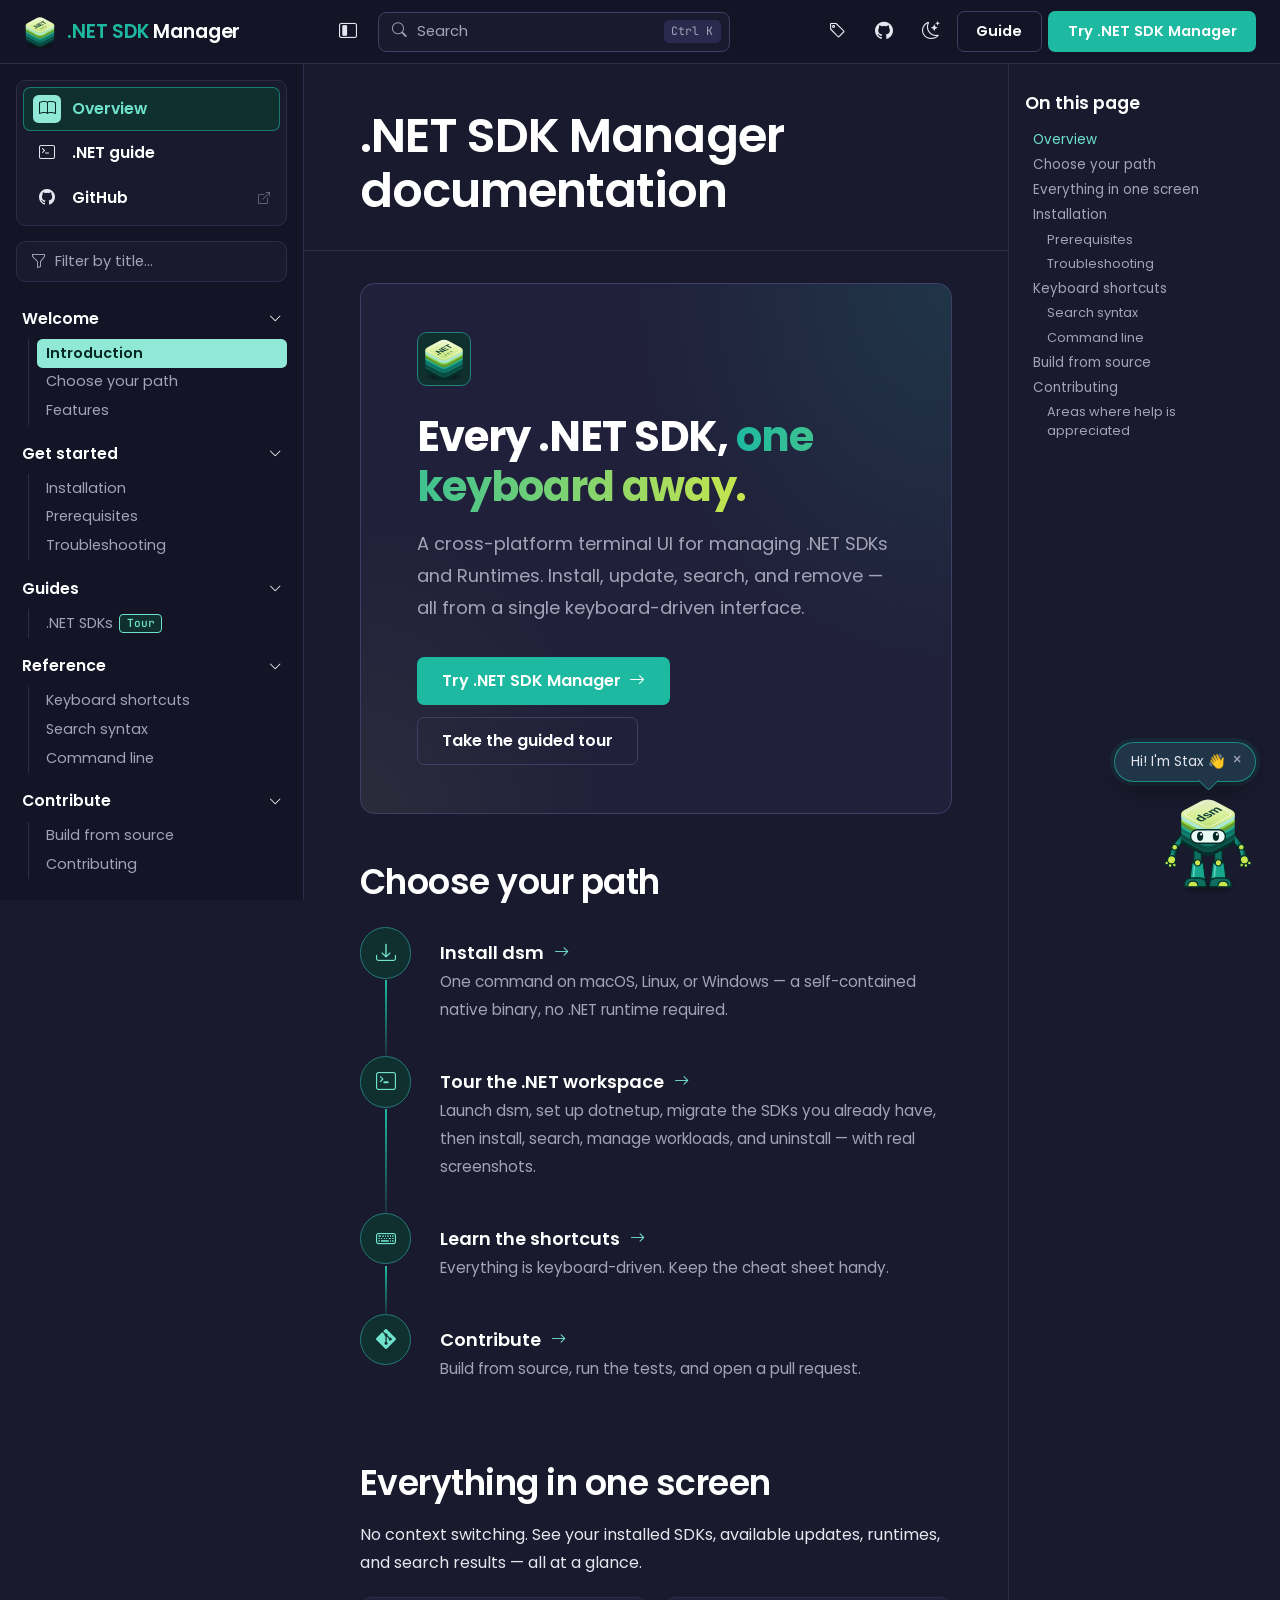
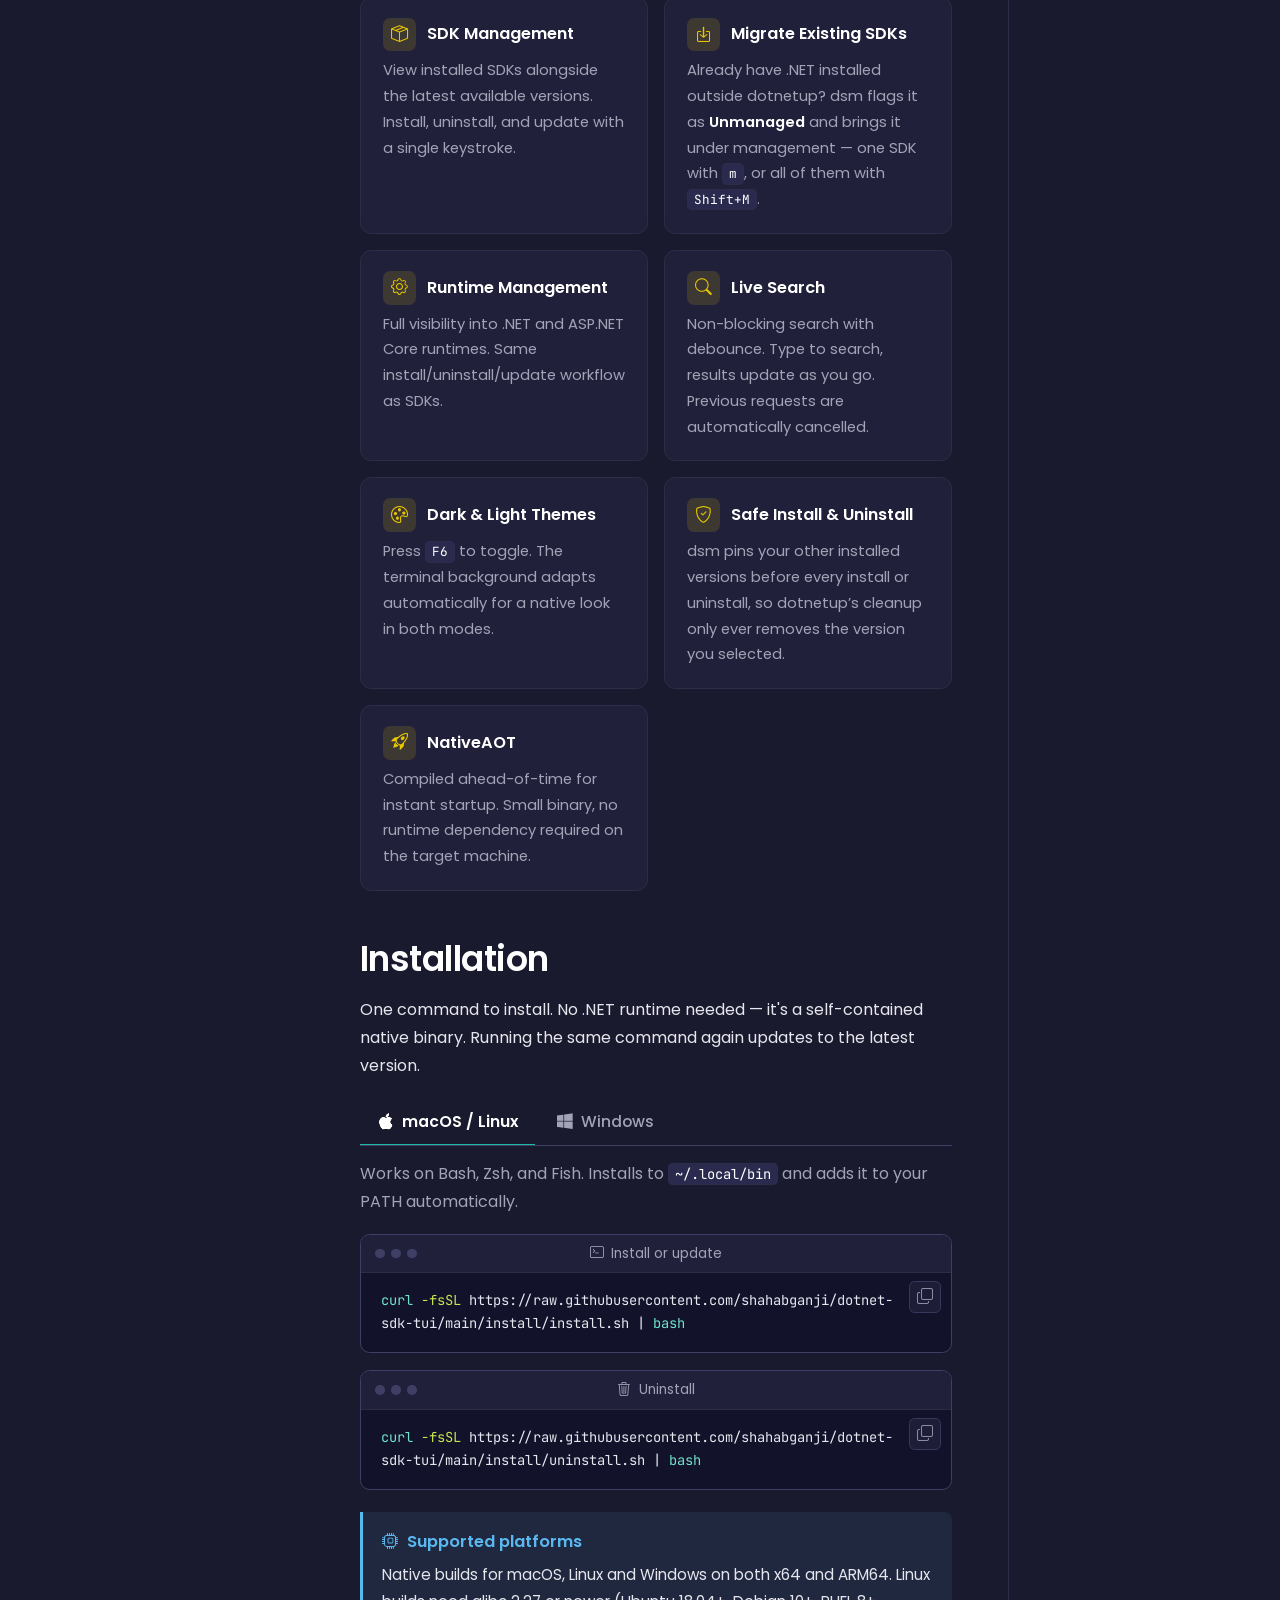
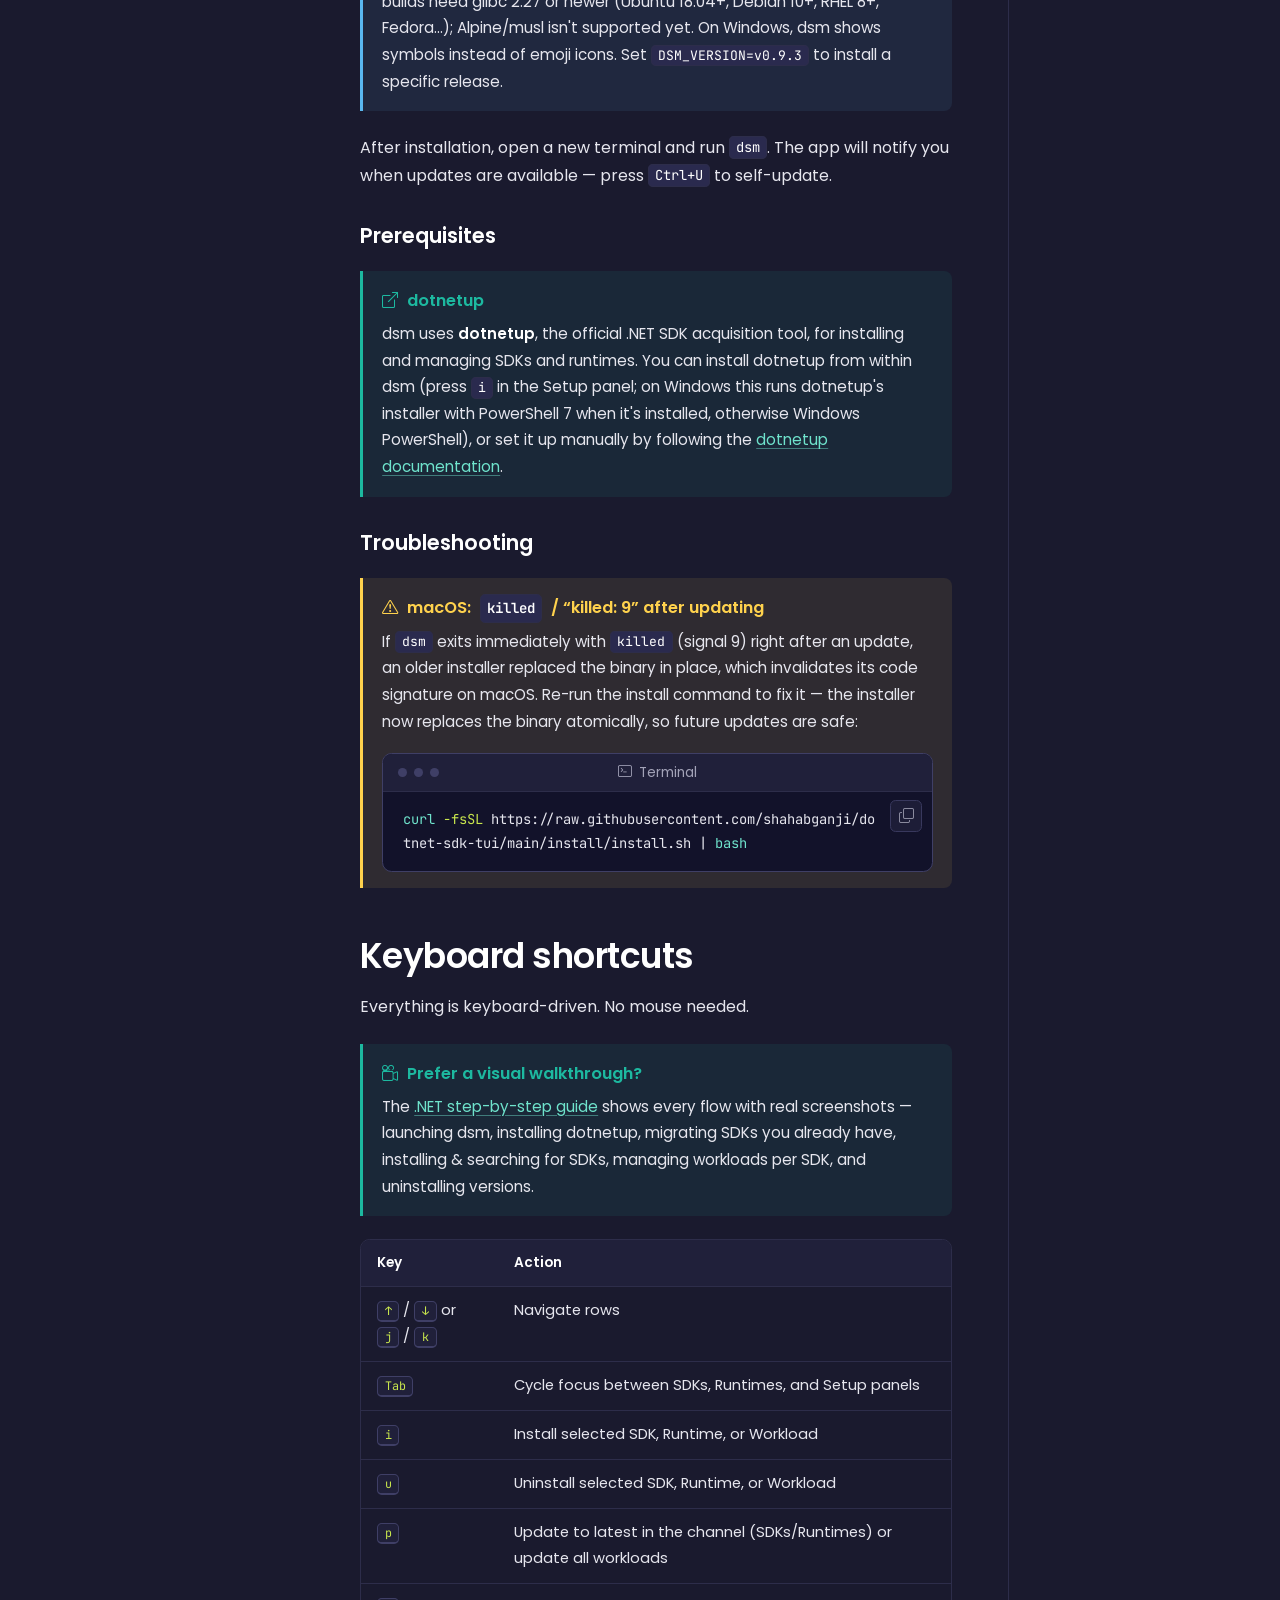
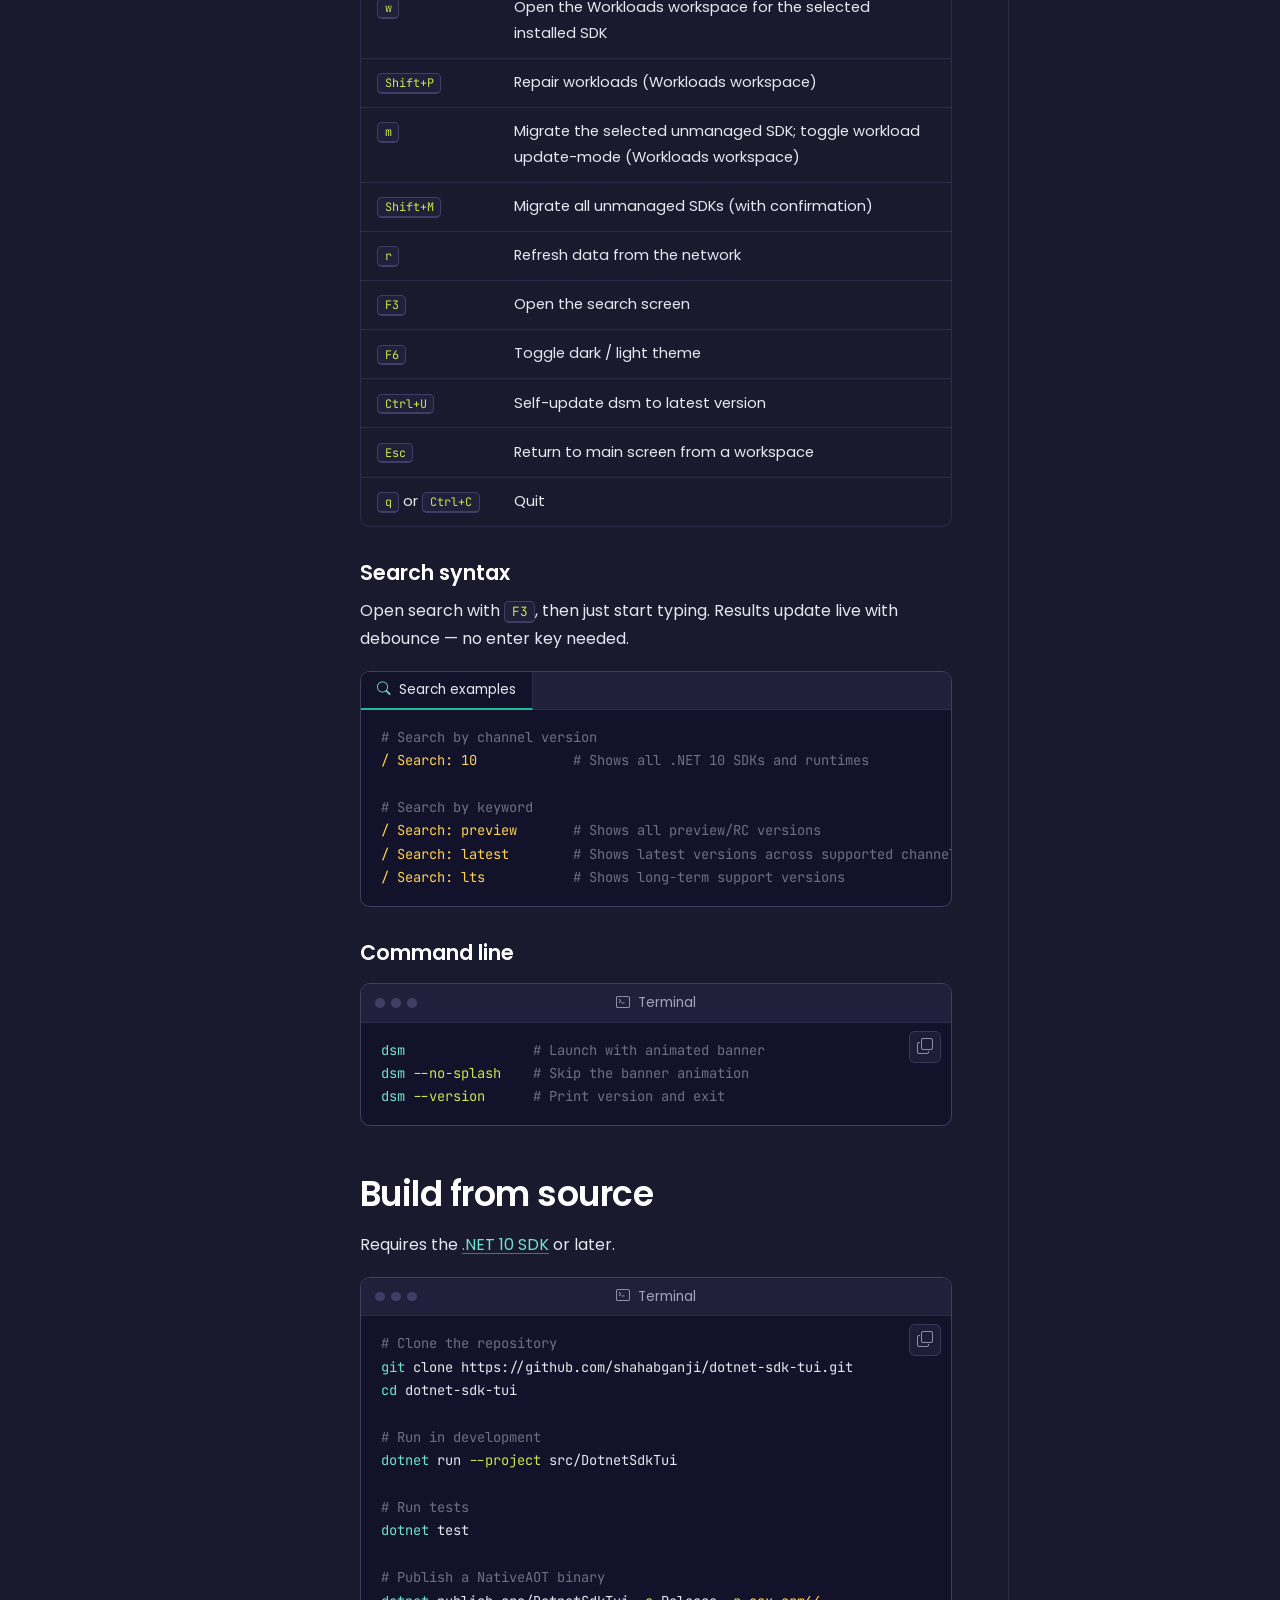
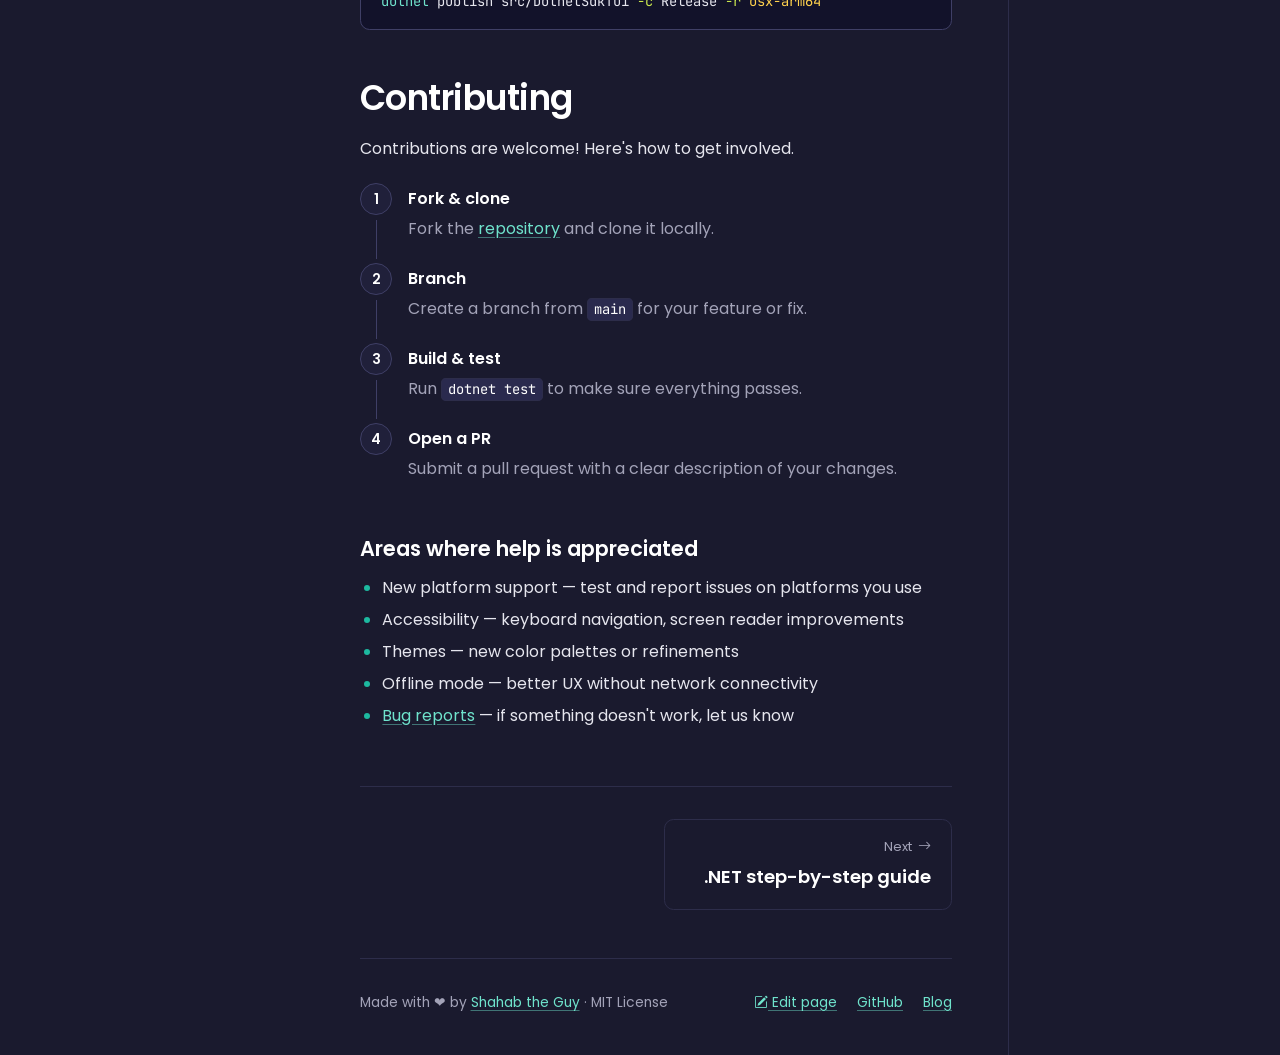
==== commit 38c2aed2: "feat: Stax mascot and new stacked-tiles icon - New isometric SDK-stack icon for the docs, favicon an" ====
--- a/docs/docs.html
+++ b/docs/docs.html
@@ -60,7 +60,7 @@
           <i class="bi bi-gear hero-deco" style="right:5%;top:30%;font-size:2.4rem"></i>
           <i class="bi bi-box-seam hero-deco" style="right:14%;top:52%"></i>
           <i class="bi bi-terminal hero-deco" style="right:5%;top:72%"></i>
-          <div class="hero-logo"><img src="images/mascot.svg" alt="dsm mascot"></div>
+          <div class="hero-logo"><img src="images/mascot.svg" alt=".NET SDK Manager icon"></div>
           <h2>Every .NET SDK, <span class="gradient-text">one keyboard away.</span></h2>
           <p>A cross-platform terminal UI for managing .NET SDKs and Runtimes. Install, update, search, and remove — all from a single keyboard-driven interface.</p>
           <div class="hero-actions">
--- a/docs/assets/site.css
+++ b/docs/assets/site.css
@@ -130,7 +130,7 @@
   white-space: nowrap;
   letter-spacing: -0.01em;
 }
-.brand img { width: 30px; height: 38px; object-fit: contain; }
+.brand img { width: 32px; height: 32px; object-fit: contain; }
 .brand b { color: var(--accent); font-weight: 600; }
 
 .header-search {
@@ -956,7 +956,7 @@
   background: var(--accent-low);
   margin-bottom: 1.6rem;
 }
-.hero-logo img { width: 1.8rem; height: 2.3rem; object-fit: contain; }
+.hero-logo img { width: 2.6rem; height: 2.6rem; object-fit: contain; }
 .sl-content .hero-card h2 {
   margin: 0 0 1rem;
   font-size: clamp(1.8rem, 1.2rem + 1.8vw, 2.6rem);
@@ -1178,6 +1178,129 @@
 .muted { color: var(--text-muted); }
 .sidebar-backdrop { display: none; }
 
+/* ── Buddy (animated mascot, assets/buddy.js) ───────── */
+/* Docs pages only, and only where there is room (tablet and up). */
+.dsm-buddy {
+  --bd-size: 6.5rem;
+  position: fixed;
+  right: 1.25rem;
+  bottom: 0.5rem;
+  z-index: 45;
+  width: var(--bd-size);
+  display: none;
+  animation: bd-enter 0.7s cubic-bezier(.2, 1.4, .4, 1) both;
+}
+@media (min-width: 48rem) { .dsm-buddy { display: block; } }
+.dsm-buddy.is-inline { position: relative; right: auto; bottom: auto; display: block; animation: none; }
+
+.dsm-buddy-figure {
+  display: block;
+  width: 100%;
+  padding: 0;
+  border: 0;
+  background: none;
+  cursor: pointer;
+}
+.dsm-buddy-figure:focus-visible { outline: 2px solid var(--accent); outline-offset: 4px; border-radius: 1rem; }
+.bd-svg { display: block; width: 100%; height: auto; overflow: visible; }
+.bd-svg :is(.bd-figure, .bd-body, .bd-legs, .bd-leg, .bd-arm, .bd-eyes, .bd-pupils, .bd-shadow) {
+  transform-box: view-box;
+}
+.bd-figure { transform-origin: 100px 190px; }
+.bd-shadow { transform-origin: 100px 192px; }
+.bd-pupils { transition: transform 0.12s ease-out; }
+.bd-eyes { animation: bd-blink 4.6s infinite; }
+
+.dsm-buddy-bubble {
+  --bd-bubble-bg: color-mix(in srgb, var(--accent) 14%, var(--bg-surface));
+  --bd-bubble-edge: color-mix(in srgb, var(--accent) 65%, transparent);
+  position: absolute;
+  right: 0.25rem;
+  bottom: calc(100% + 0.35rem);
+  width: max-content;
+  max-width: 15rem;
+  padding: 0.6rem 0.95rem;
+  border: 1.5px solid var(--bd-bubble-edge);
+  border-radius: 1.25rem;
+  background: var(--bd-bubble-bg);
+  box-shadow: 0 10px 28px -8px rgba(0, 0, 0, 0.55), 0 0 0 4px color-mix(in srgb, var(--accent) 10%, transparent);
+  color: var(--text);
+  font-size: 0.85rem;
+  line-height: 1.45;
+  opacity: 0;
+  transform: translateY(6px) scale(.96);
+  transform-origin: 85% 100%;
+  transition: opacity 0.2s, transform 0.2s;
+  pointer-events: none;
+}
+/* Tail: a rotated square sharing the bubble's fill and outline, so the outline flows into it. */
+.dsm-buddy-bubble::after {
+  content: '';
+  position: absolute;
+  right: 2.4rem;
+  top: 100%;
+  width: 0.95rem;
+  height: 0.95rem;
+  margin-top: calc(-0.475rem - 0.75px);
+  border-right: 1.5px solid var(--bd-bubble-edge);
+  border-bottom: 1.5px solid var(--bd-bubble-edge);
+  border-bottom-right-radius: 0.2rem;
+  background: var(--bd-bubble-bg);
+  transform: rotate(45deg);
+}
+[data-theme="light"] .dsm-buddy-bubble {
+  --bd-bubble-bg: #FFFFFF;
+  --bd-bubble-edge: var(--accent);
+  box-shadow: 0 10px 26px -10px rgba(14, 140, 118, 0.45), 0 0 0 4px color-mix(in srgb, var(--accent) 12%, transparent);
+}
+.dsm-buddy.is-talking .dsm-buddy-bubble { opacity: 1; transform: none; pointer-events: auto; }
+.dsm-buddy-bubble { padding-right: 1.9rem; }
+.dsm-buddy-hush {
+  position: absolute;
+  top: 0.45rem;
+  right: 0.45rem;
+  width: 1.3rem;
+  height: 1.3rem;
+  padding: 0;
+  border: 0;
+  border-radius: 50%;
+  background: none;
+  color: var(--text-muted);
+  font-size: 1rem;
+  line-height: 1;
+  cursor: pointer;
+}
+.dsm-buddy-hush:hover, .dsm-buddy-hush:focus-visible { background: rgba(127, 127, 127, 0.18); color: var(--text); }
+.dsm-buddy-hush:focus-visible { outline: 2px solid var(--accent); outline-offset: 1px; }
+
+
+/* Stax breathes, waves every few seconds (eagerly while hovered) and its eyes follow the pointer.
+   buddy.js also leans .bd-figure towards the pointer; clicking makes it jump. */
+.dsm-buddy .bd-body { animation: bd-breathe 3s ease-in-out infinite; }
+.dsm-buddy .bd-arm-r { animation: bd-wave 6s ease-in-out infinite 0.8s; }
+.dsm-buddy:is(:hover, :focus-within) .bd-arm-r { animation: bd-wave-eager 1.6s ease-in-out infinite; }
+.dsm-buddy .bd-figure { transition: transform 0.4s ease-out; }
+.dsm-buddy.is-excited .bd-figure { animation: bd-jump 0.6s ease-out; }
+
+@keyframes bd-enter { from { opacity: 0; transform: translateY(40%); } }
+@keyframes bd-blink { 0%, 93%, 100% { transform: scaleY(1); } 95% { transform: scaleY(0.1); } }
+@keyframes bd-breathe { 50% { transform: translateY(1.5px); } }
+@keyframes bd-wave {
+  0%, 45%, 100% { transform: rotate(0); }
+  8% { transform: rotate(-118deg); }
+  14%, 26% { transform: rotate(-96deg); }
+  20%, 32% { transform: rotate(-122deg); }
+  38% { transform: rotate(-110deg); }
+}
+@keyframes bd-wave-eager {
+  0%, 100% { transform: rotate(-110deg); }
+  25%, 75% { transform: rotate(-94deg); }
+  50% { transform: rotate(-124deg); }
+}
+@keyframes bd-jump { 30% { transform: translateY(-16px) rotate(-4deg); } 60% { transform: translateY(0) scale(1.04, 0.95); } }
+
+@media print { .dsm-buddy { display: none !important; } }
+
 /* ── Responsive ─────────────────────────────────────── */
 @media (min-width: 120rem) {
   :root { --content-max: 64rem; }
@@ -1229,4 +1352,5 @@
 @media (prefers-reduced-motion: reduce) {
   html { scroll-behavior: auto; }
   * { transition: none !important; }
-}
+  .dsm-buddy, .dsm-buddy * { animation: none !important; }
+}
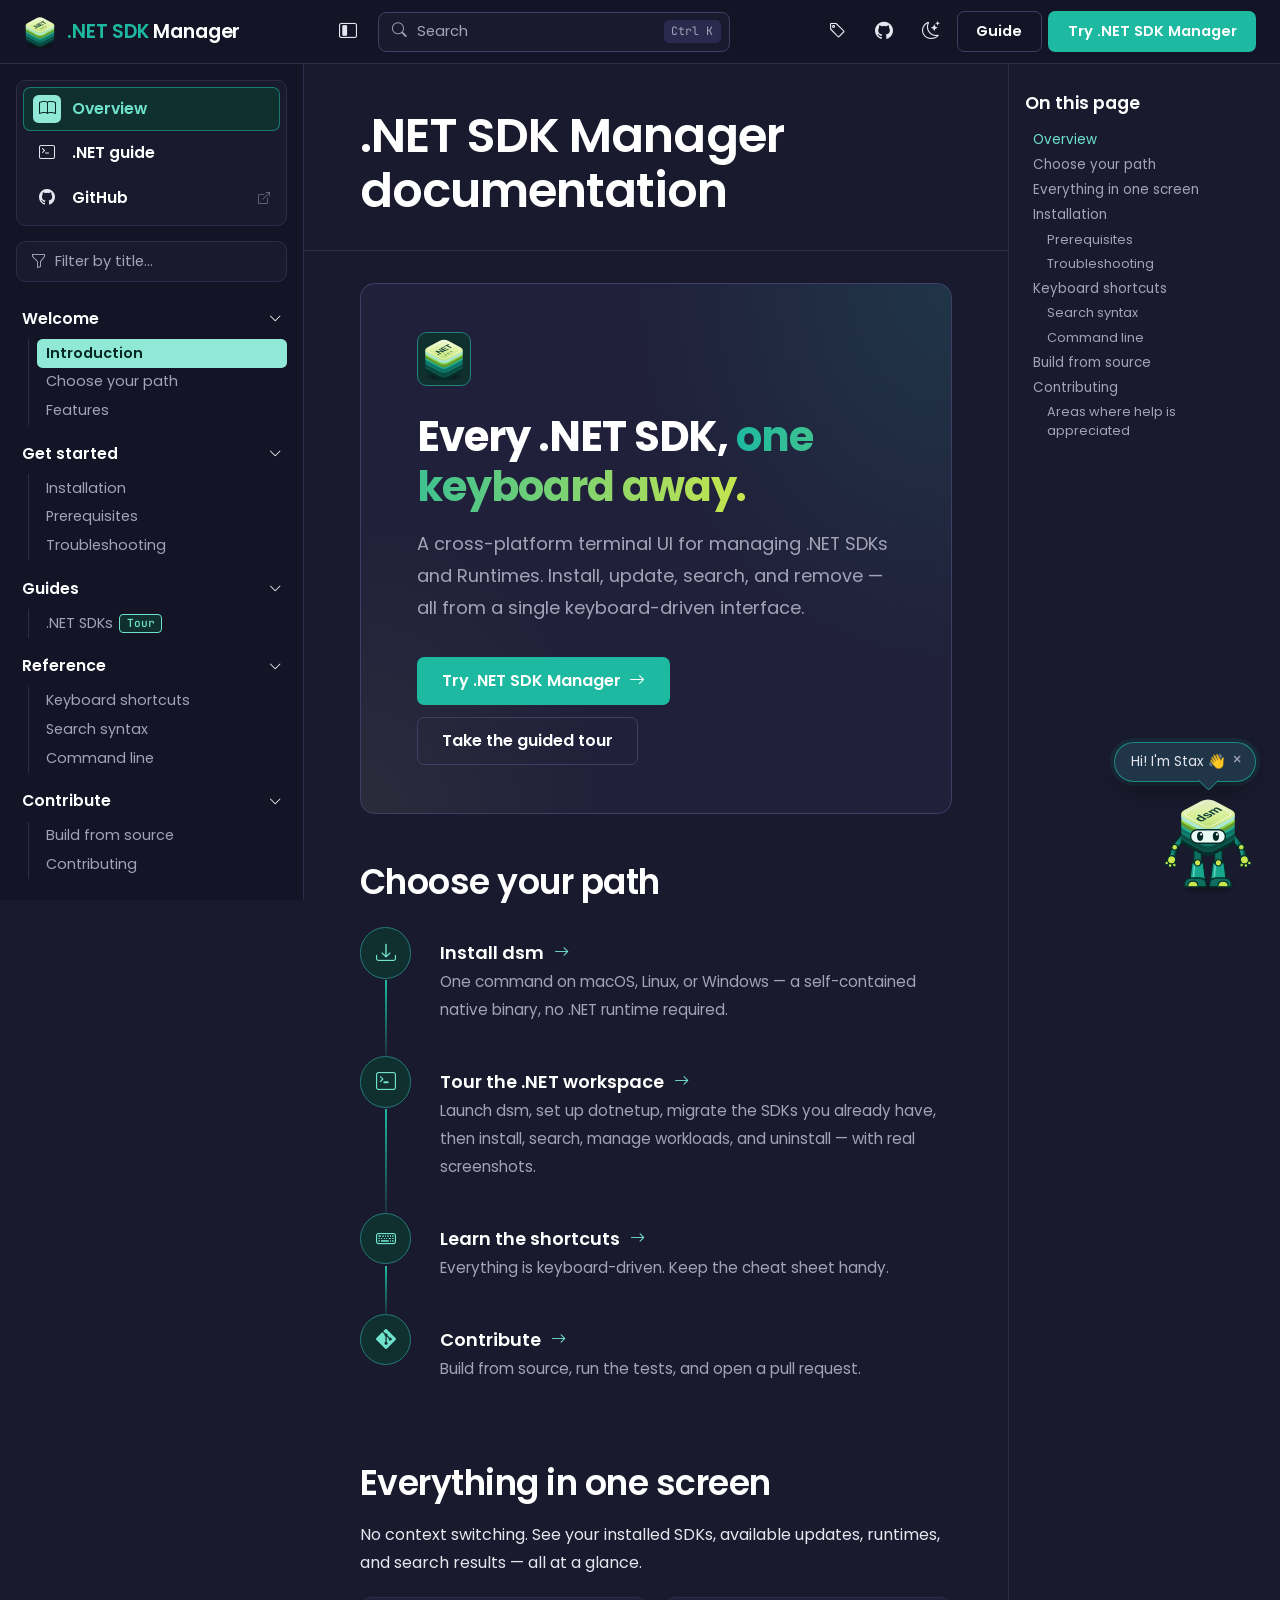
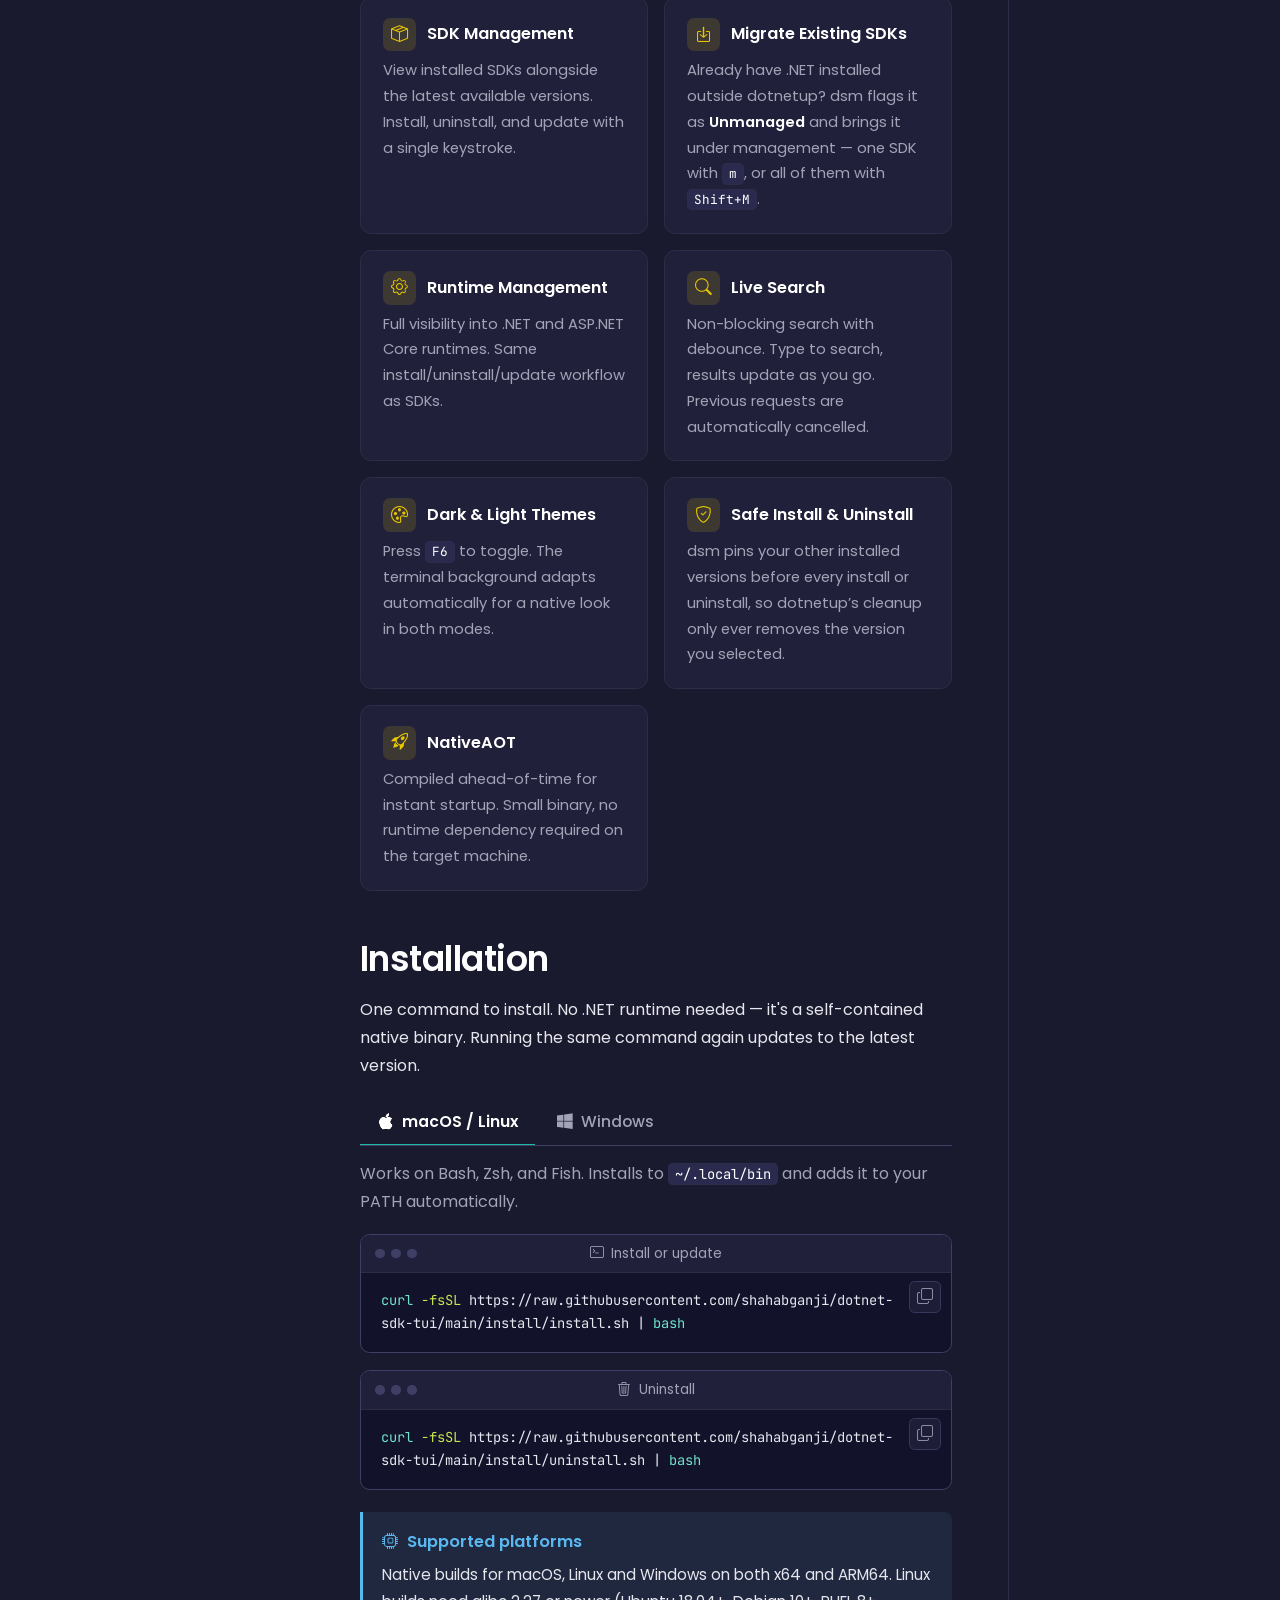
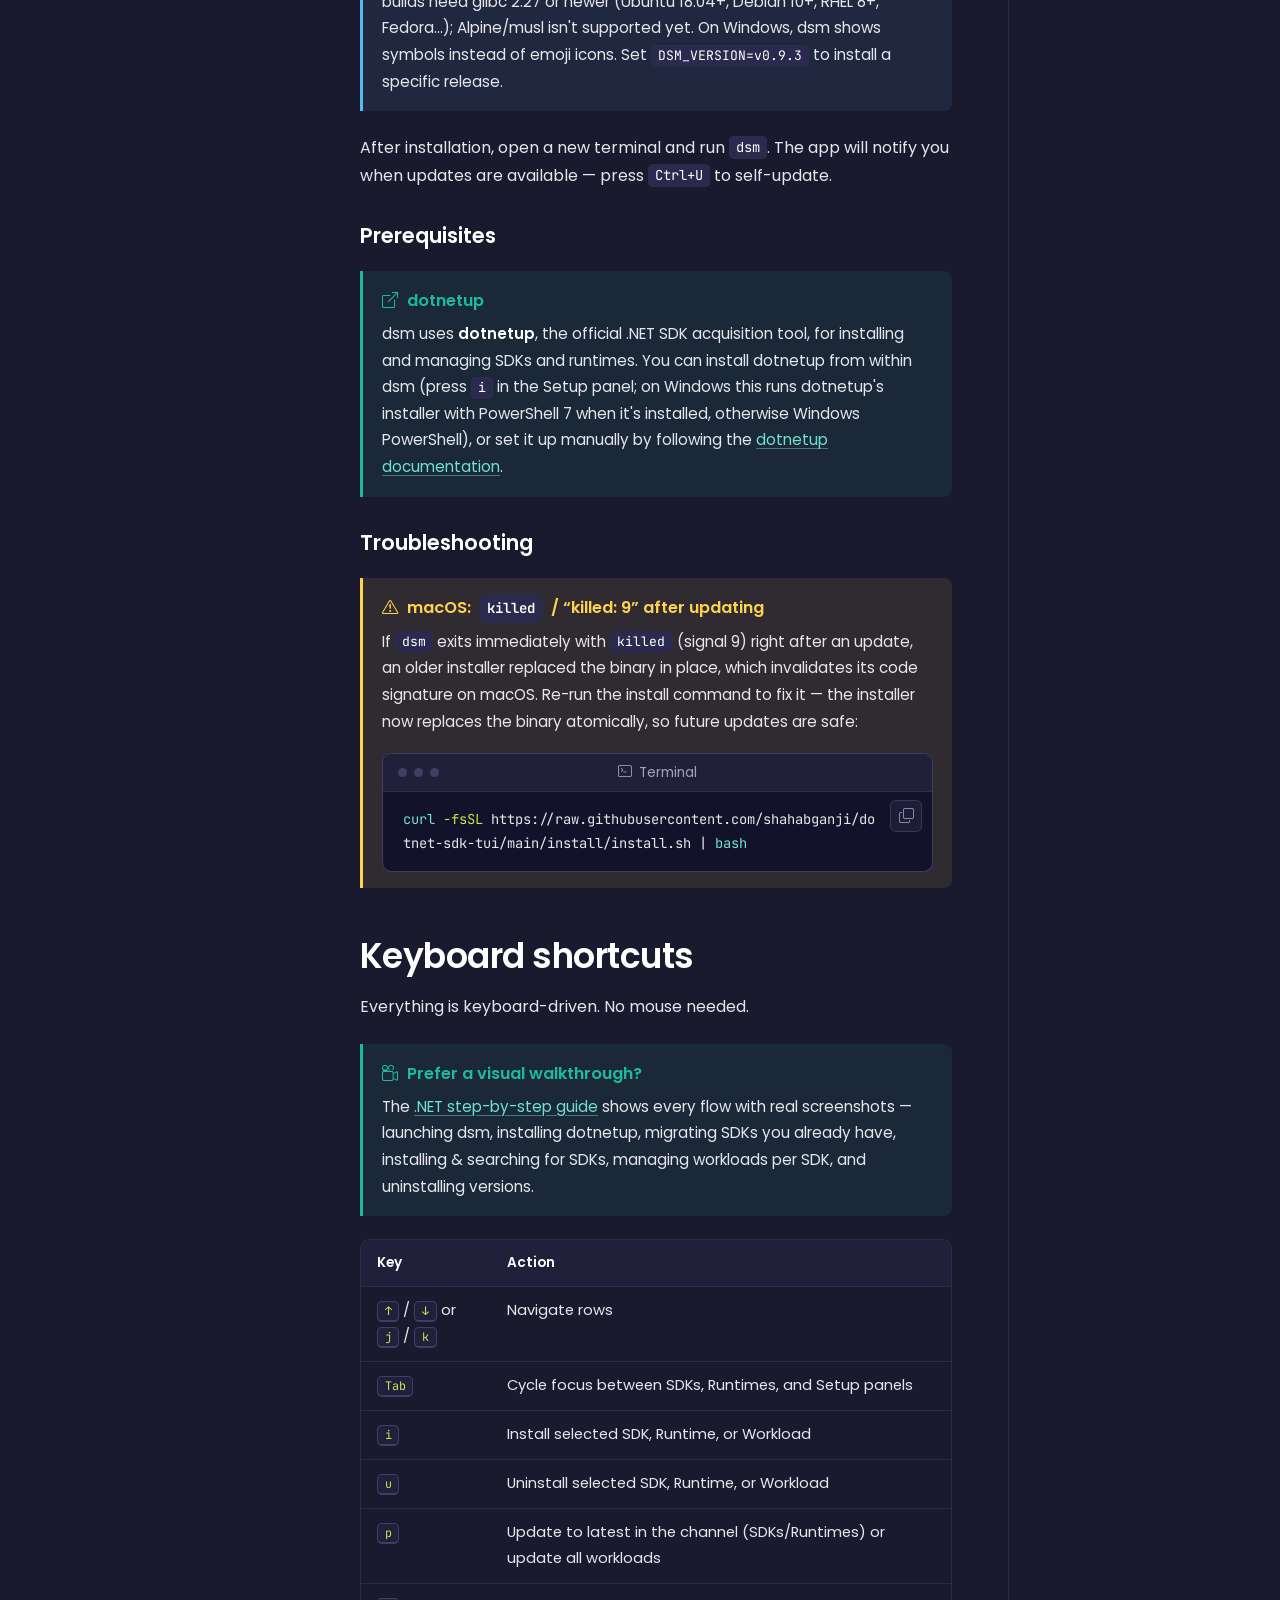
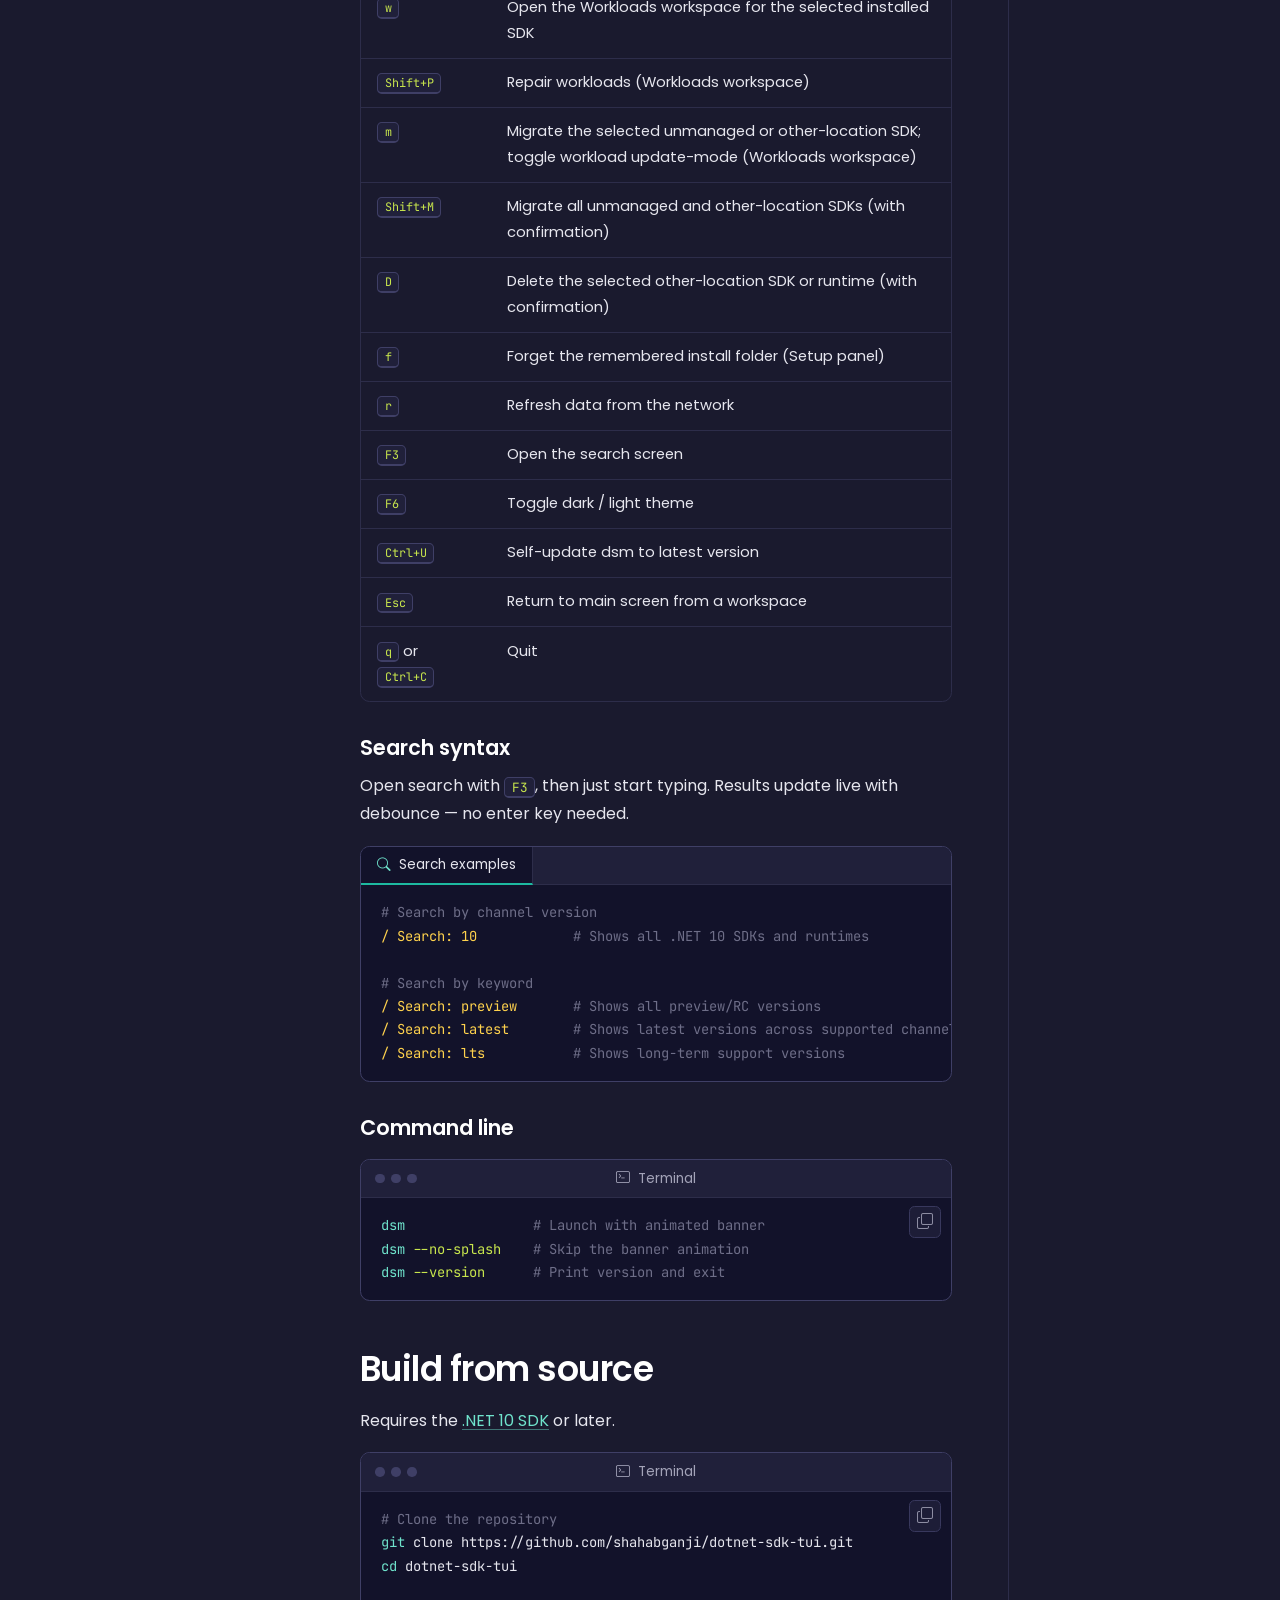
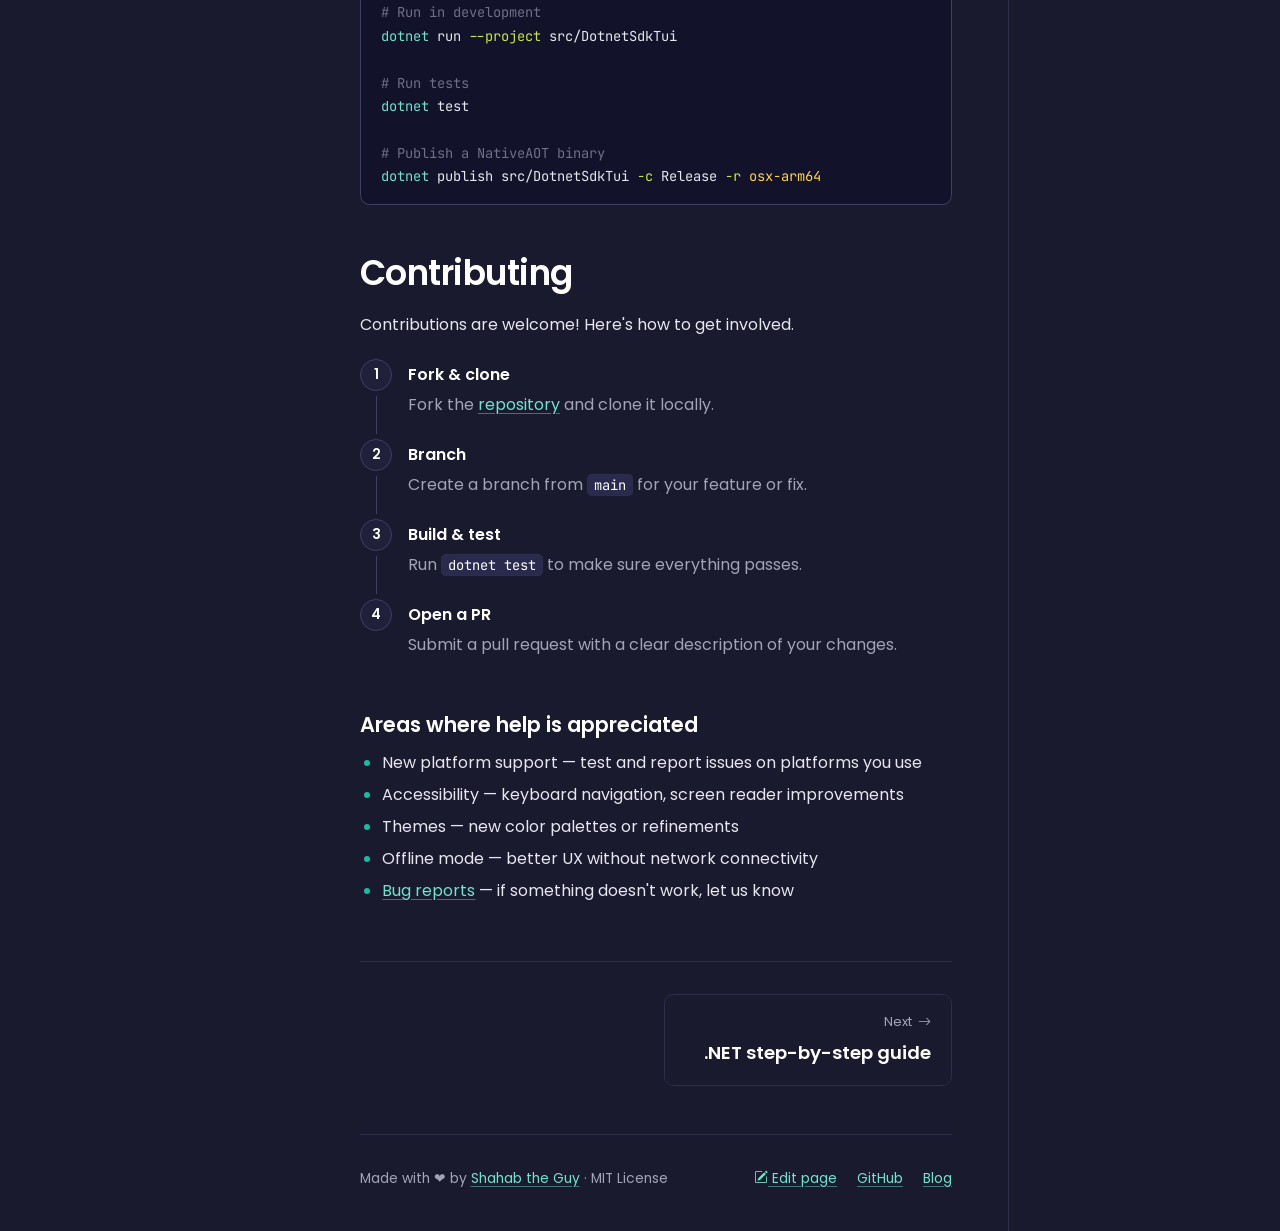
==== commit b12a383a: "feat: delete old copies after migrating, keep workloads, and add D to delete other-location installs" ====
--- a/docs/docs.html
+++ b/docs/docs.html
@@ -218,8 +218,10 @@
             <tr><td><kbd>p</kbd></td><td>Update to latest in the channel (SDKs/Runtimes) or update all workloads</td></tr>
             <tr><td><kbd>w</kbd></td><td>Open the Workloads workspace for the selected installed SDK</td></tr>
             <tr><td><kbd>Shift+P</kbd></td><td>Repair workloads (Workloads workspace)</td></tr>
-            <tr><td><kbd>m</kbd></td><td>Migrate the selected unmanaged SDK; toggle workload update-mode (Workloads workspace)</td></tr>
-            <tr><td><kbd>Shift+M</kbd></td><td>Migrate all unmanaged SDKs (with confirmation)</td></tr>
+            <tr><td><kbd>m</kbd></td><td>Migrate the selected unmanaged or other-location SDK; toggle workload update-mode (Workloads workspace)</td></tr>
+            <tr><td><kbd>Shift+M</kbd></td><td>Migrate all unmanaged and other-location SDKs (with confirmation)</td></tr>
+            <tr><td><kbd>D</kbd></td><td>Delete the selected other-location SDK or runtime (with confirmation)</td></tr>
+            <tr><td><kbd>f</kbd></td><td>Forget the remembered install folder (Setup panel)</td></tr>
             <tr><td><kbd>r</kbd></td><td>Refresh data from the network</td></tr>
             <tr><td><kbd>F3</kbd></td><td>Open the search screen</td></tr>
             <tr><td><kbd>F6</kbd></td><td>Toggle dark / light theme</td></tr>
